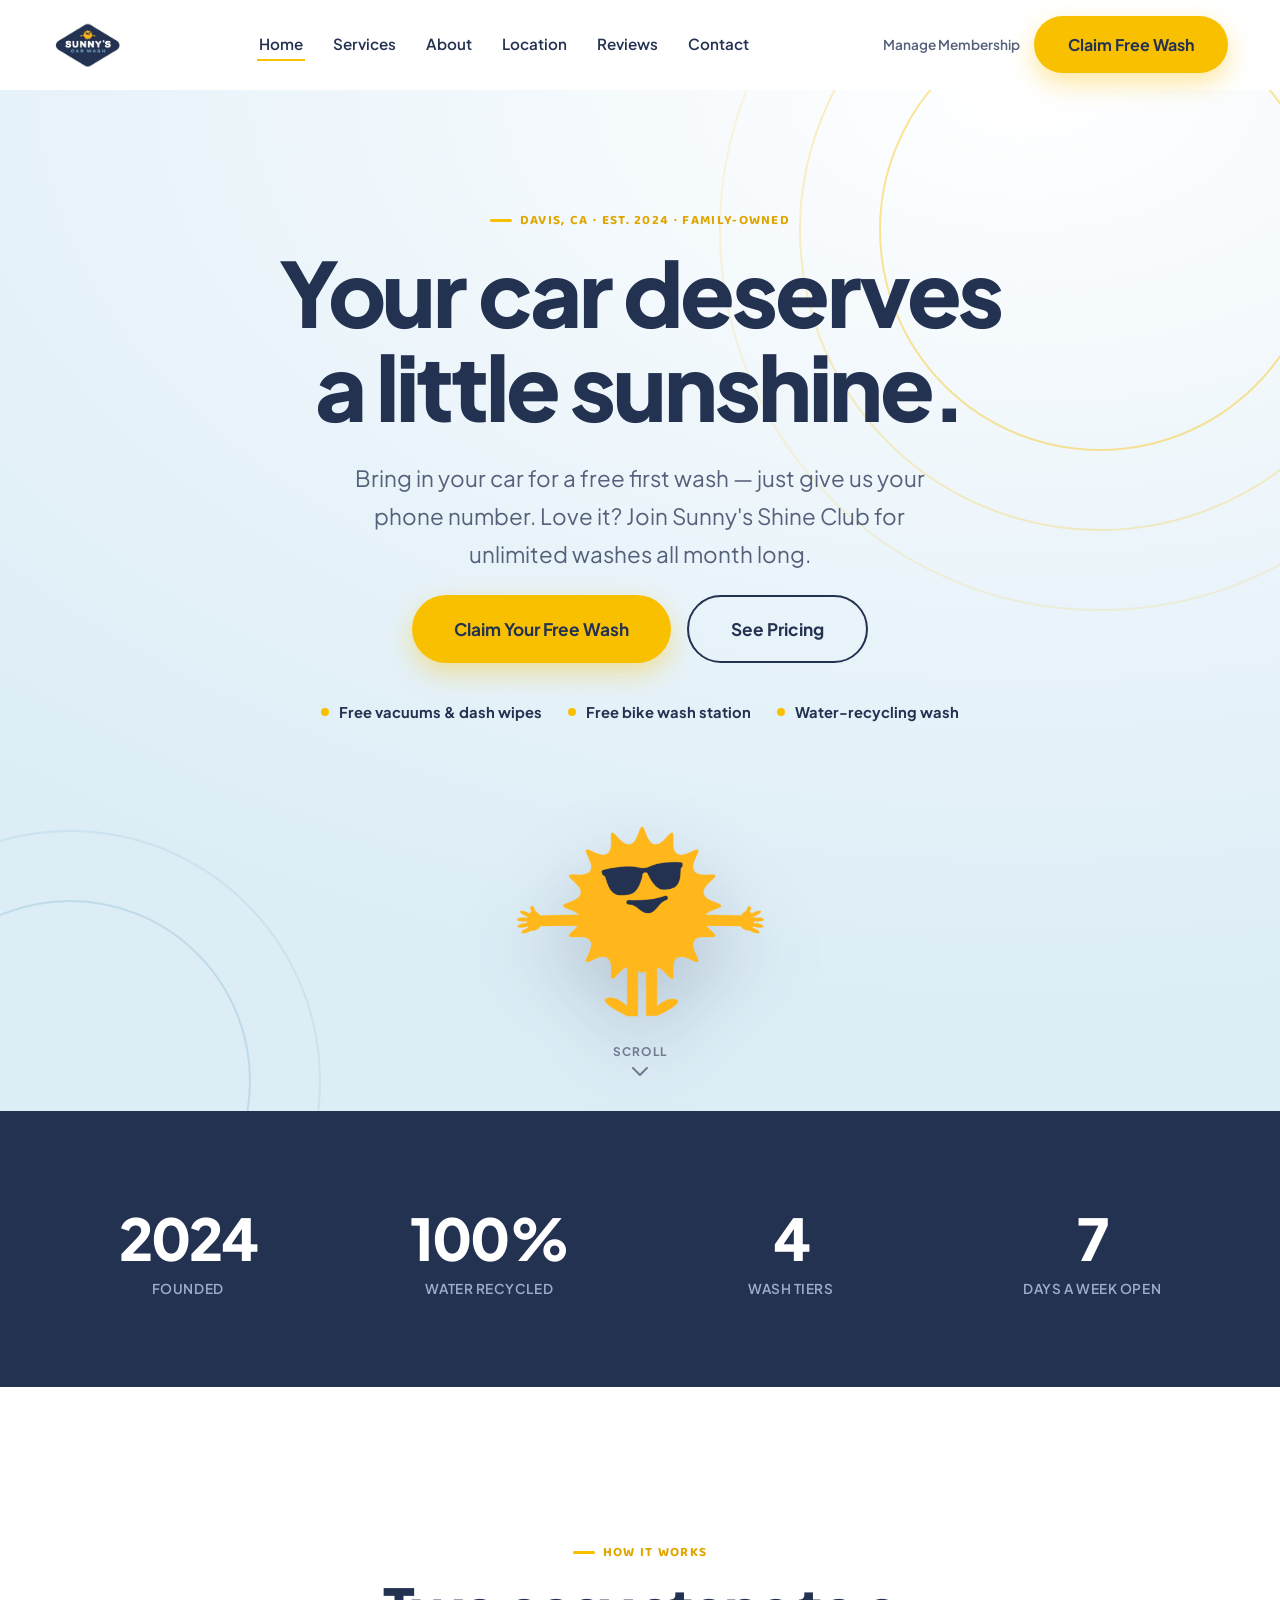
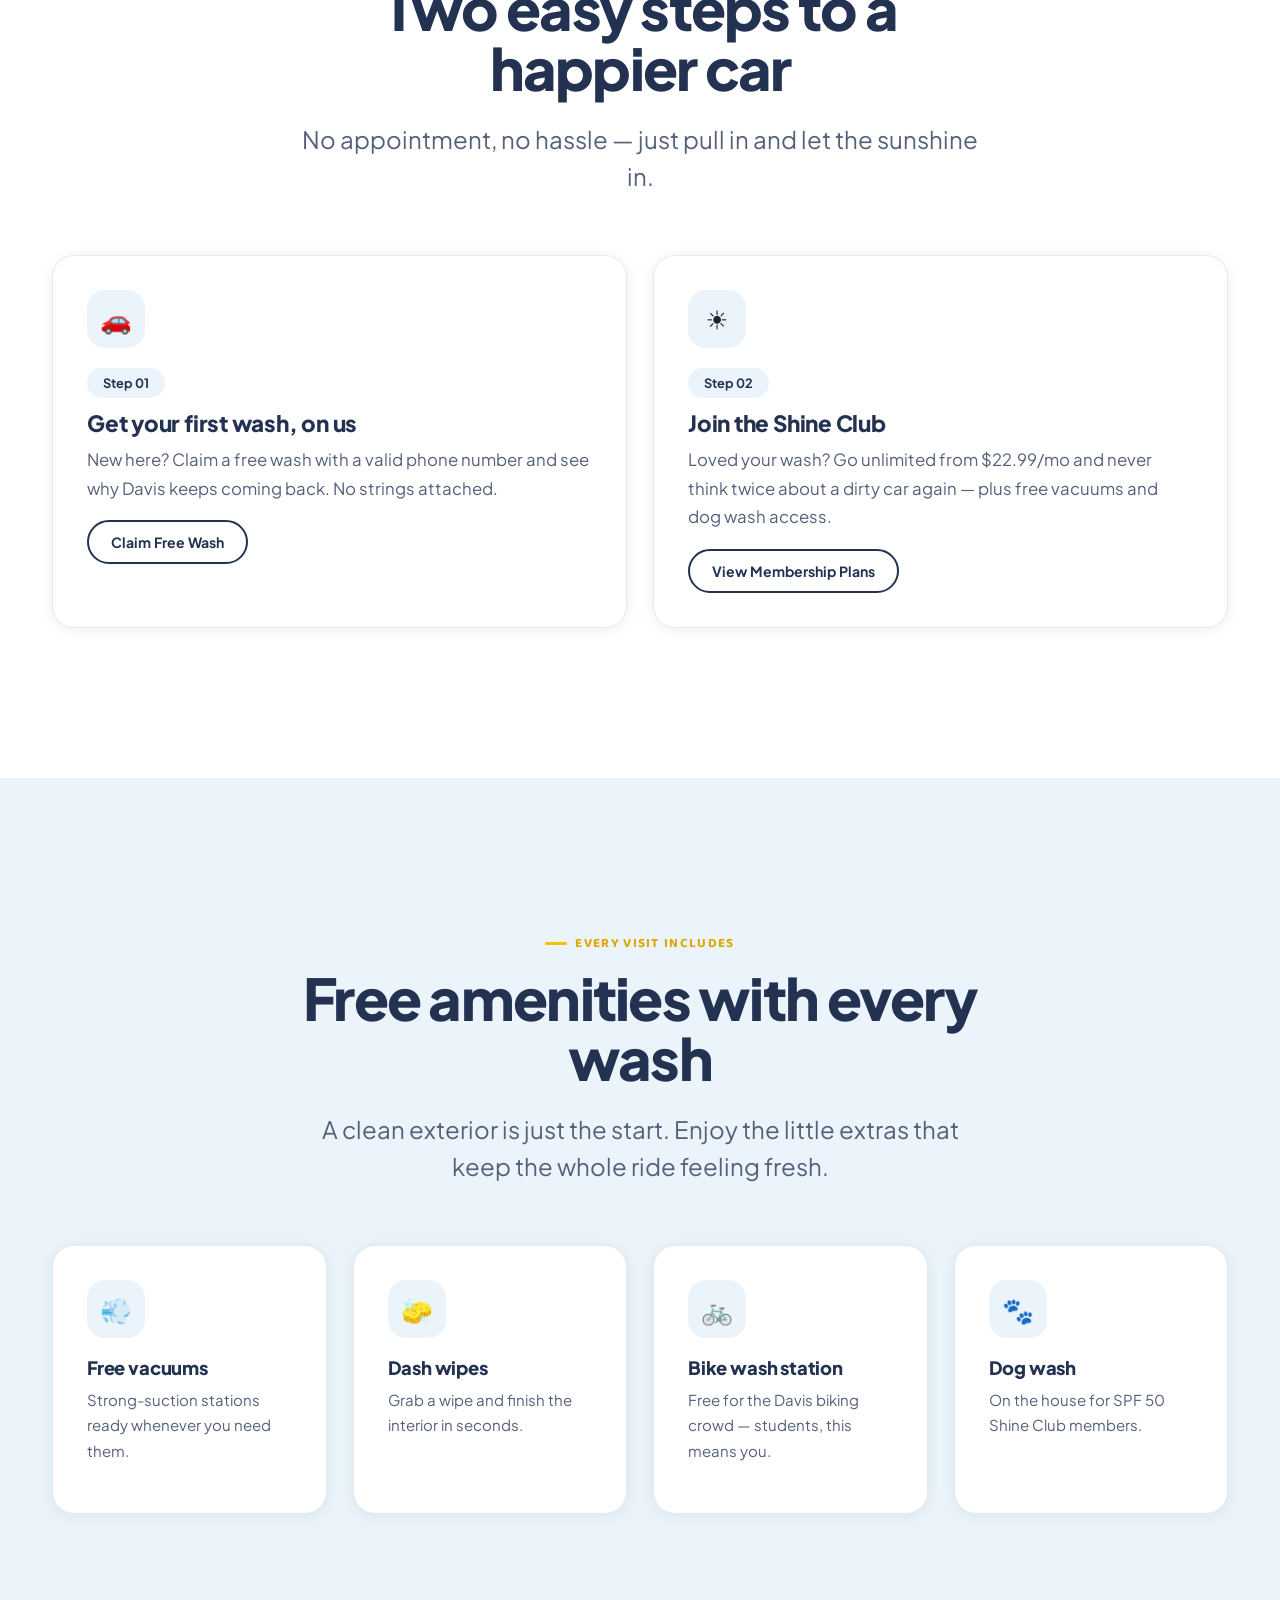
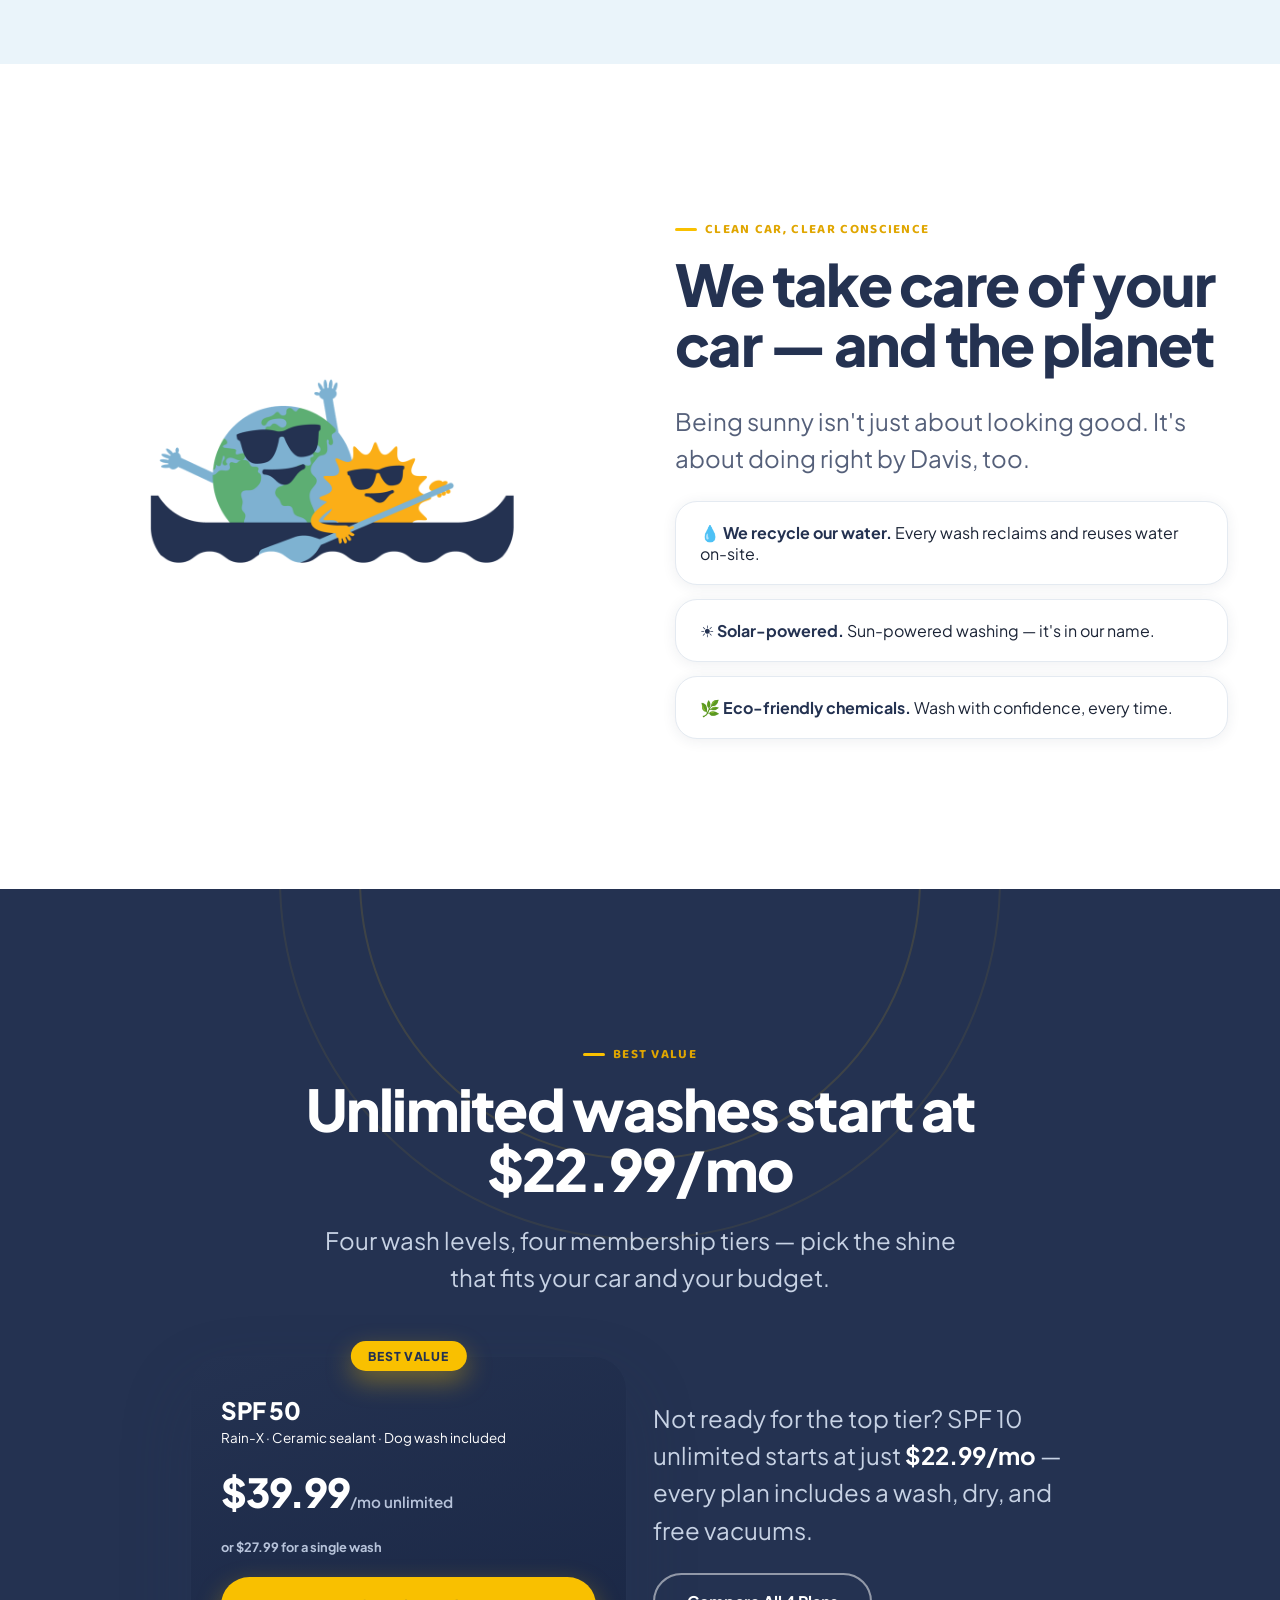
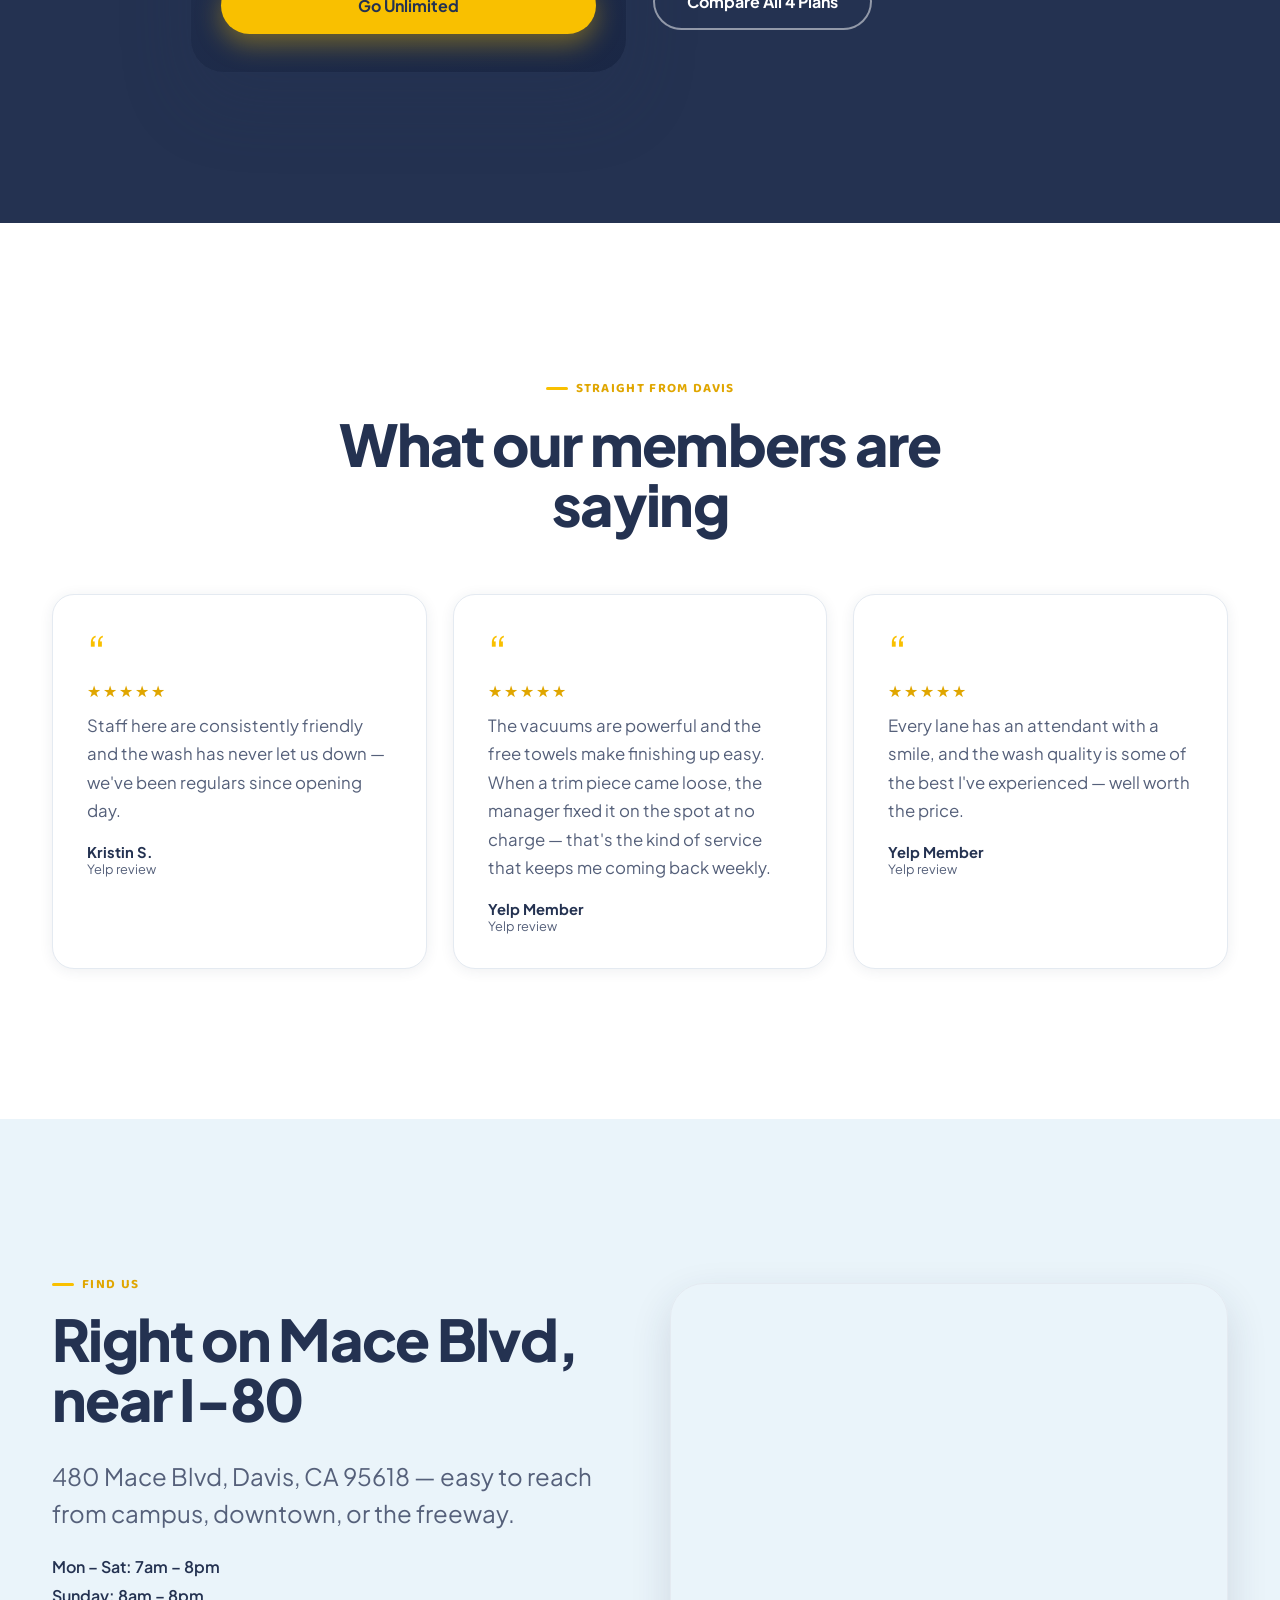
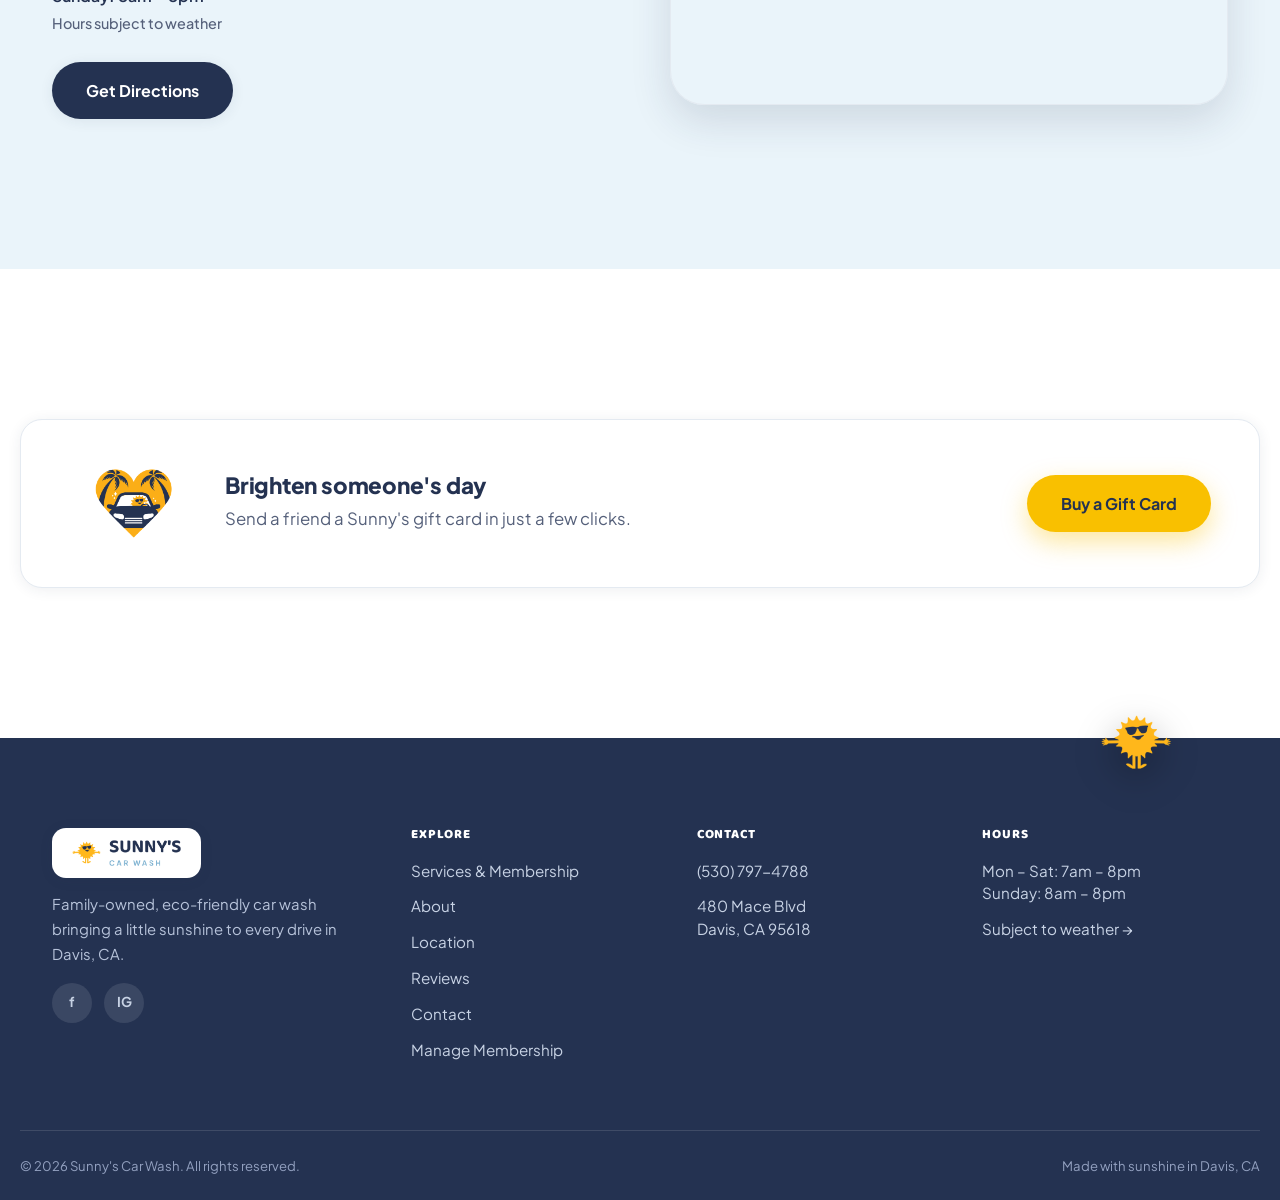
==== index.html @ 508b4ce5 "Sunny's car wash website First upload of website" ====
<!DOCTYPE html>
<html lang="en">
<head>
<meta charset="UTF-8">
<meta name="viewport" content="width=device-width, initial-scale=1.0">
<title>Sunny's Car Wash | Eco-Friendly Car Wash in Davis, CA</title>
<meta name="description" content="Get your first wash free with a valid phone number, then join Sunny's Shine Club for unlimited washes. Family-owned, eco-friendly car wash on Mace Blvd in Davis, CA.">
<link rel="icon" href="assets/favicon.png">
<link rel="stylesheet" href="css/styles.css">
</head>
<body>

<header class="site-header">
  <div class="header-inner">
    <a href="index.html" class="brand">
      <img src="assets/logo-badge.png" alt="Sunny's Car Wash">
    </a>
    <nav class="nav-links">
      <a href="index.html" class="active">Home</a>
      <a href="services.html">Services</a>
      <a href="about.html">About</a>
      <a href="location.html">Location</a>
      <a href="reviews.html">Reviews</a>
      <a href="contact.html">Contact</a>
    </nav>
    <div class="header-ctas">
      <a class="manage-link" href="https://sunnys-car-wash.patheon.app/" target="_blank" rel="noopener">Manage Membership</a>
      <a class="btn btn-gold" href="https://ahjvejuh.paperform.co" target="_blank" rel="noopener">Claim Free Wash</a>
      <button class="menu-btn" aria-label="Open menu" aria-expanded="false"><span></span><span></span><span></span></button>
    </div>
  </div>
  <nav class="mobile-nav">
    <a href="index.html">Home</a>
    <a href="services.html">Services</a>
    <a href="about.html">About</a>
    <a href="location.html">Location</a>
    <a href="reviews.html">Reviews</a>
    <a href="contact.html">Contact</a>
    <a href="https://sunnys-car-wash.patheon.app/" target="_blank" rel="noopener">Manage Membership</a>
  </nav>
</header>

<!-- ============ HERO (full viewport) ============ -->
<section class="hero">
  <div class="ray-burst" data-parallax="0.12" aria-hidden="true">
    <svg class="ray-spin" width="1000" height="1000" viewBox="0 0 1000 1000" style="right:-320px; top:-360px; opacity:.4;">
      <g stroke="#F9C000" stroke-width="2">
        <circle cx="500" cy="500" r="220" fill="none"/>
        <circle cx="500" cy="500" r="300" fill="none" opacity=".6"/>
        <circle cx="500" cy="500" r="380" fill="none" opacity=".35"/>
      </g>
    </svg>
    <svg width="700" height="700" viewBox="0 0 700 700" style="left:-280px; bottom:-320px; opacity:.3;">
      <g stroke="#7EB2D1" stroke-width="2">
        <circle cx="350" cy="350" r="180" fill="none"/>
        <circle cx="350" cy="350" r="250" fill="none" opacity=".6"/>
      </g>
    </svg>
  </div>
  <div class="hero-inner">
    <div class="eyebrow center" style="justify-content:center;">Davis, CA &middot; Est. 2024 &middot; Family-Owned</div>
    <h1>Your car deserves<br>a little sunshine.</h1>
    <p class="lead">Bring in your car for a free first wash — just give us your phone number. Love it? Join Sunny's Shine Club for unlimited washes all month long.</p>
    <div class="btn-row" style="justify-content:center;">
      <a class="btn btn-gold btn-lg" href="https://ahjvejuh.paperform.co" target="_blank" rel="noopener">Claim Your Free Wash</a>
      <a class="btn btn-outline btn-lg" href="services.html">See Pricing</a>
    </div>
    <div class="hero-badges">
      <div class="hero-badge"><span class="dot"></span>Free vacuums &amp; dash wipes</div>
      <div class="hero-badge"><span class="dot"></span>Free bike wash station</div>
      <div class="hero-badge"><span class="dot"></span>Water-recycling wash</div>
    </div>
    <div class="hero-art float-y">
      <img src="assets/mascot.png" alt="Sunny, the Sunny's Car Wash mascot">
    </div>
  </div>
  <div class="scroll-cue">
    <span>Scroll</span>
    <svg class="chev" width="16" height="10" viewBox="0 0 16 10" fill="none"><path d="M1 1L8 8L15 1" stroke="currentColor" stroke-width="2" stroke-linecap="round" stroke-linejoin="round"/></svg>
  </div>
</section>

<!-- ============ STATS BAND ============ -->
<section class="section-pad-sm bg-navy">
  <div class="wrap">
    <div class="stats-band" data-stagger>
      <div class="reveal">
        <div class="stat-num">2024</div>
        <div class="stat-label">Founded</div>
      </div>
      <div class="reveal">
        <div class="stat-num"><span data-count="100" data-suffix="%">0%</span></div>
        <div class="stat-label">Water Recycled</div>
      </div>
      <div class="reveal">
        <div class="stat-num"><span data-count="4">0</span></div>
        <div class="stat-label">Wash Tiers</div>
      </div>
      <div class="reveal">
        <div class="stat-num"><span data-count="7">0</span></div>
        <div class="stat-label">Days a Week Open</div>
      </div>
    </div>
  </div>
</section>

<!-- ============ TWO STEPS ============ -->
<section class="section-pad">
  <div class="wrap">
    <div class="section-head reveal">
      <div class="eyebrow">How it works</div>
      <h2>Two easy steps to a happier car</h2>
      <p class="lg-text">No appointment, no hassle — just pull in and let the sunshine in.</p>
    </div>
    <div class="grid grid-2" data-stagger>
      <div class="card lift reveal">
        <div class="icon-tile">🚗</div>
        <span class="pill" style="margin-bottom:14px;">Step 01</span>
        <h3>Get your first wash, on us</h3>
        <p>New here? Claim a free wash with a valid phone number and see why Davis keeps coming back. No strings attached.</p>
        <a class="btn btn-outline btn-sm" href="https://ahjvejuh.paperform.co" target="_blank" rel="noopener">Claim Free Wash</a>
      </div>
      <div class="card lift reveal">
        <div class="icon-tile">☀️</div>
        <span class="pill" style="margin-bottom:14px;">Step 02</span>
        <h3>Join the Shine Club</h3>
        <p>Loved your wash? Go unlimited from $22.99/mo and never think twice about a dirty car again — plus free vacuums and dog wash access.</p>
        <a class="btn btn-outline btn-sm" href="services.html">View Membership Plans</a>
      </div>
    </div>
  </div>
</section>

<!-- ============ AMENITIES ============ -->
<section class="section-pad bg-sky">
  <div class="wrap">
    <div class="section-head reveal">
      <div class="eyebrow">Every visit includes</div>
      <h2>Free amenities with every wash</h2>
      <p class="lg-text">A clean exterior is just the start. Enjoy the little extras that keep the whole ride feeling fresh.</p>
    </div>
    <div class="grid grid-4" data-stagger>
      <div class="card lift reveal">
        <div class="icon-tile">💨</div>
        <h3 style="font-size:1.15rem;">Free vacuums</h3>
        <p style="font-size:.94rem;">Strong-suction stations ready whenever you need them.</p>
      </div>
      <div class="card lift reveal">
        <div class="icon-tile">🧽</div>
        <h3 style="font-size:1.15rem;">Dash wipes</h3>
        <p style="font-size:.94rem;">Grab a wipe and finish the interior in seconds.</p>
      </div>
      <div class="card lift reveal">
        <div class="icon-tile">🚲</div>
        <h3 style="font-size:1.15rem;">Bike wash station</h3>
        <p style="font-size:.94rem;">Free for the Davis biking crowd — students, this means you.</p>
      </div>
      <div class="card lift reveal">
        <div class="icon-tile">🐾</div>
        <h3 style="font-size:1.15rem;">Dog wash</h3>
        <p style="font-size:.94rem;">On the house for SPF 50 Shine Club members.</p>
      </div>
    </div>
  </div>
</section>

<!-- ============ ECO SECTION ============ -->
<section class="section-pad">
  <div class="wrap grid grid-2" style="align-items:center; gap:70px;">
    <div class="reveal-scale">
      <img src="assets/illus-canoe.png" alt="" style="max-width:min(420px, 100%); margin:0 auto;">
    </div>
    <div class="reveal">
      <div class="eyebrow">Clean car, clear conscience</div>
      <h2>We take care of your car — and the planet</h2>
      <p class="lg-text">Being sunny isn't just about looking good. It's about doing right by Davis, too.</p>
      <ul class="stack" style="margin-top:24px; gap:14px;" data-stagger>
        <li class="card reveal" style="padding:20px 24px;"><strong style="color:var(--navy)">💧 We recycle our water.</strong> Every wash reclaims and reuses water on-site.</li>
        <li class="card reveal" style="padding:20px 24px;"><strong style="color:var(--navy)">☀️ Solar-powered.</strong> Sun-powered washing — it's in our name.</li>
        <li class="card reveal" style="padding:20px 24px;"><strong style="color:var(--navy)">🌿 Eco-friendly chemicals.</strong> Wash with confidence, every time.</li>
      </ul>
    </div>
  </div>
</section>

<!-- ============ MEMBERSHIP TEASER ============ -->
<section class="section-pad bg-navy" style="overflow:hidden;">
  <div class="ray-burst" data-parallax="0.08" aria-hidden="true">
    <svg width="900" height="900" viewBox="0 0 900 900" style="left:50%; top:-460px; transform:translateX(-50%); opacity:.12;">
      <g stroke="#F9C000" stroke-width="2">
        <circle cx="450" cy="450" r="280" fill="none"/>
        <circle cx="450" cy="450" r="360" fill="none" opacity=".6"/>
      </g>
    </svg>
  </div>
  <div class="wrap" style="position:relative; z-index:2;">
    <div class="section-head reveal">
      <div class="eyebrow">Best value</div>
      <h2>Unlimited washes start at $22.99/mo</h2>
      <p class="lg-text">Four wash levels, four membership tiers — pick the shine that fits your car and your budget.</p>
    </div>
    <div class="grid grid-2" style="max-width:900px; margin:0 auto; align-items:center;">
      <div class="tier best reveal-scale" style="transform:none;">
        <span class="tier-badge">Best Value</span>
        <div class="tier-name">SPF 50</div>
        <div class="tier-sub">Rain-X · Ceramic sealant · Dog wash included</div>
        <div class="tier-price-row">
          <span class="tier-price">$39.99<small>/mo unlimited</small></span>
        </div>
        <div class="tier-or">or $27.99 for a single wash</div>
        <a class="btn btn-gold" style="margin-top:22px;" href="https://sunnys-car-wash.patheon.app" target="_blank" rel="noopener">Go Unlimited</a>
      </div>
      <div class="reveal" style="color:#C7D2E4;">
        <p class="lg-text" style="color:#C7D2E4;">Not ready for the top tier? SPF 10 unlimited starts at just <strong style="color:#fff;">$22.99/mo</strong> — every plan includes a wash, dry, and free vacuums.</p>
        <a class="btn btn-outline" href="services.html">Compare All 4 Plans</a>
      </div>
    </div>
  </div>
</section>

<!-- ============ TESTIMONIALS ============ -->
<section class="section-pad">
  <div class="wrap">
    <div class="section-head reveal">
      <div class="eyebrow">Straight from Davis</div>
      <h2>What our members are saying</h2>
    </div>
    <div class="grid grid-3" data-stagger>
      <div class="testi-card reveal">
        <span class="testi-mark">&ldquo;</span>
        <div class="testi-stars">★★★★★</div>
        <p>Staff here are consistently friendly and the wash has never let us down — we've been regulars since opening day.</p>
        <div class="testi-name">Kristin S.</div>
        <div class="testi-src">Yelp review</div>
      </div>
      <div class="testi-card reveal">
        <span class="testi-mark">&ldquo;</span>
        <div class="testi-stars">★★★★★</div>
        <p>The vacuums are powerful and the free towels make finishing up easy. When a trim piece came loose, the manager fixed it on the spot at no charge — that's the kind of service that keeps me coming back weekly.</p>
        <div class="testi-name">Yelp Member</div>
        <div class="testi-src">Yelp review</div>
      </div>
      <div class="testi-card reveal">
        <span class="testi-mark">&ldquo;</span>
        <div class="testi-stars">★★★★★</div>
        <p>Every lane has an attendant with a smile, and the wash quality is some of the best I've experienced — well worth the price.</p>
        <div class="testi-name">Yelp Member</div>
        <div class="testi-src">Yelp review</div>
      </div>
    </div>
  </div>
</section>

<!-- ============ LOCATION TEASER ============ -->
<section class="section-pad bg-sky">
  <div class="wrap grid grid-2" style="align-items:center; gap:60px;">
    <div class="reveal">
      <div class="eyebrow">Find us</div>
      <h2>Right on Mace Blvd, near I-80</h2>
      <p class="lg-text">480 Mace Blvd, Davis, CA 95618 — easy to reach from campus, downtown, or the freeway.</p>
      <ul class="stack" style="margin:22px 0 30px; color:var(--navy); font-weight:600;">
        <li>Mon – Sat: 7am – 8pm</li>
        <li>Sunday: 8am – 8pm</li>
        <li style="font-weight:500; color:var(--ink-soft); font-size:.9rem;">Hours subject to weather</li>
      </ul>
      <a class="btn btn-navy" href="location.html">Get Directions</a>
    </div>
    <div class="map-frame reveal">
      <iframe src="https://www.google.com/maps?q=Sunny's+Car+Wash,480+Mace+Blvd,Davis,CA+95618&amp;output=embed" loading="lazy" title="Map to Sunny's Car Wash"></iframe>
    </div>
  </div>
</section>

<!-- ============ GIFT CARD BANNER ============ -->
<section class="section-pad">
  <div class="wrap card reveal-scale" style="display:flex; align-items:center; justify-content:space-between; gap:30px; flex-wrap:wrap; padding:48px;">
    <div style="display:flex; align-items:center; gap:26px; flex-wrap:wrap;">
      <img src="assets/illus-heart.png" alt="" style="width:130px;">
      <div>
        <h3 style="margin-bottom:8px;">Brighten someone's day</h3>
        <p style="margin:0;">Send a friend a Sunny's gift card in just a few clicks.</p>
      </div>
    </div>
    <a class="btn btn-gold" href="https://sunnys-car-wash.patheon.app" target="_blank" rel="noopener">Buy a Gift Card</a>
  </div>
</section>

<!-- ============ FOOTER ============ -->
<footer class="site-footer">
  <img src="assets/mascot.png" class="footer-mascot" alt="" aria-hidden="true">
  <div class="wrap footer-grid">
    <div class="footer-col">
      <img src="assets/logo-horizontal.png" alt="Sunny's Car Wash" class="footer-logo">
      <p>Family-owned, eco-friendly car wash bringing a little sunshine to every drive in Davis, CA.</p>
      <div class="social-row">
        <a href="https://www.facebook.com/sunnyscleancar" target="_blank" rel="noopener" aria-label="Facebook">f</a>
        <a href="https://www.instagram.com/sunnyscarwash" target="_blank" rel="noopener" aria-label="Instagram">IG</a>
      </div>
    </div>
    <div class="footer-col">
      <h4>Explore</h4>
      <a href="services.html">Services &amp; Membership</a>
      <a href="about.html">About</a>
      <a href="location.html">Location</a>
      <a href="reviews.html">Reviews</a>
      <a href="contact.html">Contact</a>
      <a href="https://sunnys-car-wash.patheon.app/" target="_blank" rel="noopener">Manage Membership</a>
    </div>
    <div class="footer-col">
      <h4>Contact</h4>
      <a href="tel:5307974788">(530) 797-4788</a>
      <address>480 Mace Blvd<br>Davis, CA 95618</address>
    </div>
    <div class="footer-col">
      <h4>Hours</h4>
      <address>Mon – Sat: 7am – 8pm<br>Sunday: 8am – 8pm</address>
      <a href="location.html" style="margin-top:4px;">Subject to weather →</a>
    </div>
  </div>
  <div class="wrap footer-bottom">
    <span>© 2026 Sunny's Car Wash. All rights reserved.</span>
    <span>Made with sunshine in Davis, CA</span>
  </div>
</footer>

<script src="js/main.js"></script>
</body>
</html>
---- css/styles.css ----
/* ============================================================
   Sunny's Car Wash — Design System v2
   Palette sampled directly from brand assets:
   navy #243251 / gold #F9C000 / sky #7EB2D1 / green #4F9868
   ============================================================ */

@import url('https://fonts.googleapis.com/css2?family=Baloo+2:wght@500;600;700;800&family=Plus+Jakarta+Sans:wght@400;500;600;700;800;900&display=swap');

:root {
  --navy: #243251;
  --navy-2: #161f36;
  --navy-soft: #3d5074;
  --gold: #F9C000;
  --gold-deep: #E0A600;
  --gold-glow: rgba(249,192,0,.45);
  --sky: #7EB2D1;
  --sky-tint: #EAF4FA;
  --sky-tint-2: #DCEDF6;
  --green: #4F9868;
  --green-tint: #E9F5EC;
  --rust: #BA4E2B;
  --ink: #1B2436;
  --ink-soft: #55607a;
  --paper: #FFFFFF;
  --line: #E4EAF1;

  --font-accent: 'Baloo 2', system-ui, sans-serif;
  --font-display: 'Plus Jakarta Sans', system-ui, -apple-system, sans-serif;
  --font-body: 'Plus Jakarta Sans', system-ui, -apple-system, sans-serif;

  --r-sm: 12px;
  --r-md: 22px;
  --r-lg: 34px;
  --r-xl: 46px;
  --r-pill: 999px;

  --shadow-sm: 0 2px 14px rgba(36,50,81,0.08);
  --shadow-md: 0 16px 40px rgba(36,50,81,0.14);
  --shadow-lg: 0 30px 70px rgba(36,50,81,0.22);
  --shadow-gold: 0 10px 26px rgba(249,192,0,0.38);

  --wrap: 1240px;
  --ease: cubic-bezier(.16,.84,.44,1);
}

* { box-sizing: border-box; }
html { scroll-behavior: smooth; }
body {
  margin: 0;
  font-family: var(--font-body);
  color: var(--ink);
  background: var(--paper);
  -webkit-font-smoothing: antialiased;
  overflow-x: hidden;
}
img { max-width: 100%; display: block; }
a { color: inherit; text-decoration: none; }
ul { margin: 0; padding: 0; list-style: none; }
h1,h2,h3,h4 {
  font-family: var(--font-display);
  font-weight: 800;
  letter-spacing: -0.03em;
  color: var(--navy);
  line-height: 1.04;
  margin: 0 0 .5em;
}
h1 { font-size: clamp(2.8rem, 7vw, 6.4rem); font-weight: 800; letter-spacing: -0.035em; }
h2 { font-size: clamp(2.1rem, 4.6vw, 3.6rem); letter-spacing: -0.03em; }
h3 { font-size: 1.4rem; letter-spacing: -0.01em; }
p { line-height: 1.7; color: var(--ink-soft); margin: 0 0 1em; font-size: 1.05rem; }
.lg-text { font-size: clamp(1.2rem, 2vw, 1.5rem); line-height: 1.55; }

.eyebrow {
  display: inline-flex;
  align-items: center;
  gap: 8px;
  font-family: var(--font-accent);
  font-weight: 700;
  font-size: .82rem;
  letter-spacing: .1em;
  text-transform: uppercase;
  color: var(--gold-deep);
  margin-bottom: 1.1em;
}
.eyebrow::before {
  content: "";
  width: 22px; height: 3px;
  background: var(--gold);
  border-radius: 2px;
}

.wrap { max-width: var(--wrap); margin: 0 auto; padding: 0 32px; }
section { position: relative; }
.section-pad { padding: 150px 0; }
.section-pad-sm { padding: 90px 0; }
@media (max-width: 900px) { .section-pad { padding: 90px 0; } .section-pad-sm { padding: 60px 0; } }
@media (max-width: 540px) { .section-pad { padding: 70px 0; } }

.bg-navy { background: var(--navy); color: #fff; }
.bg-navy h2, .bg-navy h3 { color: #fff; }
.bg-navy p { color: #C7D2E4; }
.bg-sky { background: var(--sky-tint); }
.bg-green { background: var(--green-tint); }
.bg-cream { background: #FBFAF7; }

/* ---------- Reveal-on-scroll ---------- */
.reveal {
  opacity: 0;
  transform: translateY(36px);
  transition: opacity .9s var(--ease), transform .9s var(--ease);
  transition-delay: var(--delay, 0s);
}
.reveal.in-view { opacity: 1; transform: translateY(0); }
.reveal-scale { opacity: 0; transform: scale(.94); transition: opacity 1s var(--ease), transform 1s var(--ease); transition-delay: var(--delay, 0s); }
.reveal-scale.in-view { opacity: 1; transform: scale(1); }

/* ---------- Buttons ---------- */
.btn {
  display: inline-flex;
  align-items: center;
  justify-content: center;
  gap: 8px;
  font-family: var(--font-body);
  font-weight: 700;
  font-size: 1rem;
  padding: 18px 34px;
  border-radius: var(--r-pill);
  border: none;
  cursor: pointer;
  transition: transform .3s var(--ease), box-shadow .3s var(--ease), background .25s ease;
  white-space: nowrap;
}
.btn:hover { transform: translateY(-3px) scale(1.015); }
.btn:active { transform: translateY(-1px) scale(.99); }
.btn-gold {
  background: var(--gold);
  color: var(--navy);
  box-shadow: var(--shadow-gold);
}
.btn-gold:hover { background: var(--gold-deep); box-shadow: 0 16px 34px var(--gold-glow); }
.btn-navy {
  background: var(--navy);
  color: #fff;
  box-shadow: var(--shadow-sm);
}
.btn-navy:hover { background: var(--navy-2); box-shadow: var(--shadow-md); }
.btn-outline {
  background: transparent;
  color: var(--navy);
  border: 2px solid var(--navy);
  padding: 16px 32px;
}
.bg-navy .btn-outline { color: #fff; border-color: rgba(255,255,255,.5); }
.btn-outline:hover { background: var(--navy); color: #fff; }
.bg-navy .btn-outline:hover { background: #fff; color: var(--navy); }
.btn-sm { padding: 11px 22px; font-size: .88rem; }
.btn-lg { padding: 21px 42px; font-size: 1.08rem; }
.btn-row { display: flex; gap: 16px; flex-wrap: wrap; }

/* ---------- Header ---------- */
.site-header {
  position: sticky; top: 0; z-index: 100;
  background: rgba(255,255,255,.78);
  backdrop-filter: blur(16px) saturate(1.4);
  border-bottom: 1px solid transparent;
  transition: all .35s var(--ease);
}
.site-header.scrolled {
  border-bottom: 1px solid var(--line);
  box-shadow: 0 6px 24px rgba(36,50,81,.06);
}
.header-inner {
  display: flex; align-items: center; justify-content: space-between;
  padding: 16px 32px;
  max-width: var(--wrap); margin: 0 auto;
  transition: padding .35s var(--ease);
}
.site-header.scrolled .header-inner { padding: 10px 32px; }
.brand { display: flex; align-items: center; gap: 10px; flex-shrink: 0; }
.brand img { height: 46px; width: auto; transition: height .35s var(--ease); }
.site-header.scrolled .brand img { height: 36px; }
@media (max-width: 400px) { .brand img { height: 34px; } .site-header.scrolled .brand img { height: 30px; } }
.nav-links {
  display: flex; align-items: center; gap: 26px;
  font-weight: 600; font-size: .95rem; color: var(--navy);
}
.nav-links a { padding: 6px 2px; border-bottom: 2px solid transparent; transition: border-color .15s; }
.nav-links a:hover, .nav-links a.active { border-color: var(--gold); }
.header-ctas { display: flex; align-items: center; gap: 14px; }
.manage-link { font-weight: 600; font-size: .85rem; color: var(--ink-soft); white-space: nowrap; }
.manage-link:hover { color: var(--navy); }
.menu-btn { display: none; flex-direction: column; background: none; border: none; cursor: pointer; min-width: 44px; min-height: 44px; align-items: center; justify-content: center; }
.menu-btn span { display: block; width: 24px; height: 2.5px; background: var(--navy); margin: 5px 0; border-radius: 2px; transition: transform .25s ease, opacity .25s ease; }
.menu-btn.active span:nth-child(1) { transform: translateY(7.5px) rotate(45deg); }
.menu-btn.active span:nth-child(2) { opacity: 0; }
.menu-btn.active span:nth-child(3) { transform: translateY(-7.5px) rotate(-45deg); }

@media (max-width: 1180px) {
  .nav-links { display: none; }
  .manage-link { display: none; }
  .menu-btn { display: flex; }
  .header-ctas .btn-gold { padding: 13px 20px; font-size: .88rem; min-height: 44px; }
  .header-ctas { gap: 10px; }
}
@media (max-width: 400px) {
  .header-ctas .btn-gold { padding: 11px 14px; font-size: .8rem; }
}

.mobile-nav {
  display: none;
  flex-direction: column;
  background: #fff;
  border-bottom: 1px solid var(--line);
  padding: 8px 32px 24px;
}
.mobile-nav.open { display: flex; }
.mobile-nav a {
  padding: 15px 4px; font-weight: 600; color: var(--navy); font-size: 1.05rem;
  border-bottom: 1px solid var(--line);
}
.mobile-nav a:last-child { border-bottom: none; }

/* ---------- Footer ---------- */
.site-footer { background: var(--navy); color: #fff; padding: 90px 0 0; position: relative; }
.footer-mascot {
  position: absolute; top: -38px; right: 8%; width: 84px; z-index: 1;
  filter: drop-shadow(0 12px 18px rgba(0,0,0,.3));
}
@media (max-width: 700px) { .footer-mascot { width: 60px; right: 24px; top: -26px; } }
.footer-grid {
  display: grid; grid-template-columns: 1.3fr 1fr 1fr 1fr; gap: 40px;
  padding-bottom: 56px; border-bottom: 1px solid rgba(255,255,255,.12);
}
.footer-grid img { height: 50px; margin-bottom: 14px; }
.footer-grid img.footer-logo { background: #fff; padding: 10px 18px; border-radius: 14px; box-shadow: var(--shadow-sm); }
.footer-grid p { color: #B7C3DA; font-size: .93rem; }
.footer-col h4 { color: #fff; font-family: var(--font-accent); font-size: .82rem; letter-spacing: .06em; text-transform: uppercase; margin-bottom: 18px; }
.footer-col a, .footer-col address { display: block; color: #C7D2E4; font-size: .95rem; margin-bottom: 13px; font-style: normal; line-height: 1.5; transition: color .2s; }
.footer-col a:hover { color: var(--gold); }
.social-row { display: flex; gap: 12px; margin-top: 6px; }
.social-row a {
  width: 40px; height: 40px; border-radius: 50%;
  background: rgba(255,255,255,.1);
  display: flex; align-items: center; justify-content: center;
  font-size: .85rem; font-weight: 700;
  transition: all .25s var(--ease);
}
.social-row a:hover { background: var(--gold); color: var(--navy); transform: translateY(-3px); }
.footer-bottom {
  display: flex; justify-content: space-between; align-items: center;
  padding: 26px 0; font-size: .82rem; color: #93A1C0; flex-wrap: wrap; gap: 10px;
}
.footer-bottom a { color: #93A1C0; }
.footer-bottom a:hover { color: #fff; }
@media (max-width: 800px) {
  .footer-grid { grid-template-columns: 1fr 1fr; }
}
@media (max-width: 520px) {
  .footer-grid { grid-template-columns: 1fr; }
}

/* ---------- Wave divider (signature motif) ---------- */
.wave { display: block; width: 100%; height: auto; position: relative; margin-bottom: -1px; }
.wave-flip { transform: scaleY(-1); margin-bottom: 0; margin-top: -1px; }

/* ---------- Sun-ray decorative burst ---------- */
.ray-burst {
  position: absolute; inset: 0; z-index: 0; pointer-events: none;
  overflow: hidden;
}
.ray-burst svg { position: absolute; }
.ray-spin { animation: spin 90s linear infinite; transform-origin: center; }
@keyframes spin { to { transform: rotate(360deg); } }
.float-y { animation: floaty 5s ease-in-out infinite; }
@keyframes floaty { 0%,100% { transform: translateY(0); } 50% { transform: translateY(-18px); } }

/* ---------- Hero (full viewport) ---------- */
.hero {
  position: relative; overflow: hidden;
  min-height: 100vh;
  display: flex; flex-direction: column; justify-content: center;
  padding: 120px 0 40px;
  background: radial-gradient(120% 90% at 80% 0%, #fff 0%, var(--sky-tint) 55%, var(--sky-tint-2) 100%);
}
.hero-inner {
  display: flex; flex-direction: column; align-items: center; text-align: center;
  max-width: 980px; margin: 0 auto; padding: 0 24px;
  position: relative; z-index: 2;
}
.hero h1 { margin-bottom: .3em; }
.hero .lead { font-size: clamp(1.1rem, 2vw, 1.4rem); max-width: 620px; margin-left: auto; margin-right: auto; }
.hero-art { position: relative; display: flex; justify-content: center; align-items: center; margin-top: 50px; }
.hero-art img { width: 100%; max-width: 300px; position: relative; z-index: 2; filter: drop-shadow(0 30px 40px rgba(36,50,81,.22)); }
.hero-badges { display: flex; gap: 26px; margin-top: 40px; flex-wrap: wrap; justify-content: center; }
.hero-badge { display: flex; align-items: center; gap: 10px; font-weight: 700; font-size: .92rem; color: var(--navy); }
.hero-badge .dot { width: 8px; height: 8px; border-radius: 50%; background: var(--gold); }
.scroll-cue {
  position: absolute; bottom: 34px; left: 50%; transform: translateX(-50%);
  display: flex; flex-direction: column; align-items: center; gap: 8px;
  font-size: .74rem; font-weight: 700; letter-spacing: .1em; text-transform: uppercase;
  color: var(--ink-soft); z-index: 2; opacity: .8;
}
.scroll-cue .chev { animation: chevbounce 1.8s ease-in-out infinite; }
@keyframes chevbounce { 0%,100% { transform: translateY(0); opacity: .5; } 50% { transform: translateY(8px); opacity: 1; } }

@media (max-width: 880px) {
  .hero { min-height: auto; padding: 110px 0 60px; }
  .hero-art img { max-width: 230px; }
  .scroll-cue { display: none; }
}

/* ---------- Page hero (interior pages) ---------- */
.page-hero {
  background: var(--navy); color: #fff; padding: 170px 0 130px; text-align: center;
  position: relative; overflow: hidden;
}
.page-hero h1 { color: #fff; margin-bottom: .32em; }
.page-hero p { color: #C7D2E4; max-width: 620px; margin: 0 auto; }
.page-hero .eyebrow { color: var(--gold); }
.page-hero .eyebrow::before { background: var(--gold); }
.page-hero-mascot {
  position: absolute; z-index: 2; right: 6%; bottom: 46px;
  width: 130px; filter: drop-shadow(0 18px 24px rgba(0,0,0,.28));
}
@media (max-width: 900px) { .page-hero-mascot { width: 95px; right: 20px; bottom: 30px; } }
@media (max-width: 560px) { .page-hero-mascot { width: 62px; right: 16px; bottom: 18px; } }
@media (max-width: 700px) { .page-hero { padding: 130px 0 100px; } }

/* ---------- Stats band ---------- */
.stats-band { display: grid; grid-template-columns: repeat(4,1fr); gap: 30px; text-align: center; }
.stat-num { font-family: var(--font-display); font-weight: 800; font-size: clamp(2.4rem, 5vw, 3.6rem); letter-spacing: -0.03em; color: #fff; }
.stat-label { font-size: .85rem; color: #9FADC9; font-weight: 600; letter-spacing: .04em; margin-top: 6px; text-transform: uppercase; }
@media (max-width: 800px) { .stats-band { grid-template-columns: repeat(2,1fr); gap: 44px 20px; } }

/* ---------- Cards / grids ---------- */
.grid { display: grid; gap: 26px; }
.grid > * { min-width: 0; }
.grid-3 { grid-template-columns: repeat(3, 1fr); }
.grid-4 { grid-template-columns: repeat(4, 1fr); }
.grid-2 { grid-template-columns: repeat(2, 1fr); }
@media (max-width: 980px) { .grid-4 { grid-template-columns: repeat(2, 1fr); } .grid-3 { grid-template-columns: repeat(2,1fr); } }
@media (max-width: 620px) { .grid-4, .grid-3, .grid-2 { grid-template-columns: 1fr; } }

.card {
  background: #fff; border-radius: var(--r-md); padding: 34px;
  box-shadow: var(--shadow-sm); border: 1px solid var(--line);
  transition: transform .4s var(--ease), box-shadow .4s var(--ease);
}
.card.lift:hover { transform: translateY(-8px); box-shadow: var(--shadow-md); }
.icon-tile {
  width: 58px; height: 58px; border-radius: 18px;
  background: var(--sky-tint); display: flex; align-items: center; justify-content: center;
  margin-bottom: 20px; font-size: 1.6rem;
  transition: transform .4s var(--ease);
}
.card.lift:hover .icon-tile { transform: scale(1.12) rotate(-4deg); }

/* ---------- Section headers ---------- */
.section-head { max-width: 680px; margin: 0 auto 60px; text-align: center; }
.section-head.left { margin-left: 0; text-align: left; }
.section-head h2 { margin-bottom: .4em; }

/* ---------- Pricing ---------- */
/* ---------- Price toggle (membership / single wash) ---------- */
.price-toggle {
  position: relative;
  display: inline-flex;
  background: var(--sky-tint);
  border-radius: var(--r-pill);
  padding: 6px;
  gap: 2px;
}
.toggle-btn {
  position: relative; z-index: 2;
  border: none; background: transparent;
  padding: 13px 30px;
  font-family: var(--font-body); font-weight: 700; font-size: .95rem;
  color: var(--ink-soft);
  border-radius: var(--r-pill);
  cursor: pointer;
  transition: color .3s ease;
  white-space: nowrap;
}
.toggle-btn.active { color: var(--navy); }
.toggle-slider {
  position: absolute; top: 6px; left: 6px;
  height: calc(100% - 12px);
  width: calc(50% - 4px);
  background: #fff;
  border-radius: var(--r-pill);
  box-shadow: var(--shadow-sm);
  transition: transform .35s var(--ease);
  z-index: 1;
}
.price-toggle.mode-single .toggle-slider { transform: translateX(calc(100% + 2px)); }
@media (max-width: 480px) { .toggle-btn { padding: 12px 18px; font-size: .88rem; } }

.pricing-grid {
  display: grid; grid-template-columns: repeat(4, 1fr); gap: 24px;
  align-items: stretch;
}
.pricing-grid > * { min-width: 0; }
@media (max-width: 980px) { .pricing-grid { grid-template-columns: repeat(2,1fr); } }
@media (max-width: 600px) { .pricing-grid { grid-template-columns: 1fr; } }

.tier {
  background: #fff; border-radius: var(--r-lg); border: 1px solid var(--line);
  padding: 38px 30px; display: flex; flex-direction: column;
  box-shadow: var(--shadow-sm); position: relative;
  transition: transform .45s var(--ease), box-shadow .45s var(--ease);
}
.tier:hover { transform: translateY(-10px); box-shadow: var(--shadow-md); }
.tier.best {
  background: linear-gradient(160deg, var(--navy) 0%, #1a2745 100%);
  color: #fff; border-color: var(--navy);
  box-shadow: var(--shadow-lg);
}
.tier.best:hover { transform: translateY(-14px); }
.tier.best h3, .tier.best .tier-price, .tier.best .tier-sub { color: #fff; }
.tier.best .tier-feat { color: #D6DEEC; border-color: rgba(255,255,255,.15); }
.tier-badge {
  position: absolute; top: -16px; left: 50%; transform: translateX(-50%);
  background: var(--gold); color: var(--navy); font-weight: 800; font-size: .76rem;
  letter-spacing: .06em; text-transform: uppercase; padding: 7px 18px; border-radius: var(--r-pill);
  box-shadow: var(--shadow-gold);
}
.tier-name { font-family: var(--font-display); font-weight: 800; font-size: 1.5rem; margin-bottom: 4px; letter-spacing: -0.02em; }
.tier-sub { font-size: .84rem; color: var(--ink-soft); margin-bottom: 20px; }
.tier-price { font-family: var(--font-display); font-size: 2.5rem; font-weight: 800; color: var(--navy); letter-spacing: -0.03em; }
.tier-price small { font-family: var(--font-body); font-size: .95rem; font-weight: 600; color: var(--ink-soft); letter-spacing: 0; }
.tier.best .tier-price small { color: #B7C3DA; }
.tier-price-row { display: flex; align-items: baseline; gap: 6px; flex-wrap: wrap; margin-bottom: 22px; }
.tier-or { font-size: .8rem; color: var(--ink-soft); font-weight: 700; }
.tier.best .tier-or { color: #B7C3DA; }
.tier-feats { flex: 1; margin: 0 0 24px; }
.tier-feat {
  display: flex; align-items: center; gap: 9px; font-size: .93rem;
  padding: 10px 0; border-bottom: 1px dashed var(--line); color: var(--ink);
}
.tier-feat:last-child { border-bottom: none; }
.tier-feat .chk { color: var(--gold-deep); font-weight: 800; }
.tier.best .tier-feat .chk { color: var(--gold); }

/* ---------- Single wash (secondary) pricing ---------- */
.single-tier {
  background: #fff; border: 1px solid var(--line); border-radius: var(--r-sm);
  padding: 22px 20px; text-align: center;
}
.single-tier .st-name { font-weight: 700; color: var(--navy); font-size: .95rem; }
.single-tier .st-price { font-family: var(--font-display); font-weight: 800; font-size: 1.6rem; color: var(--navy); letter-spacing: -0.02em; margin: 6px 0 4px; }
.single-tier .st-desc { font-size: .8rem; color: var(--ink-soft); margin-bottom: 16px; min-height: 2.4em; }

/* ---------- Testimonials ---------- */
.testi-card { background: #fff; border-radius: var(--r-md); padding: 34px; border: 1px solid var(--line); box-shadow: var(--shadow-sm); transition: transform .4s var(--ease), box-shadow .4s var(--ease); }
.testi-card:hover { transform: translateY(-8px); box-shadow: var(--shadow-md); }
.testi-mark { font-family: var(--font-display); font-size: 3rem; color: var(--gold); line-height: 1; margin-bottom: 4px; display: block; }
.testi-stars { color: var(--gold-deep); font-weight: 800; letter-spacing: 2px; margin-bottom: 12px; font-size: .95rem; }
.testi-name { font-weight: 700; color: var(--navy); margin-top: 14px; font-size: .92rem; }
.testi-src { font-size: .8rem; color: var(--ink-soft); }

/* ---------- Full-bleed image moment ---------- */
.bleed { position: relative; overflow: hidden; border-radius: var(--r-xl); }
.bleed img { width: 100%; height: 100%; object-fit: cover; transition: transform 1.2s var(--ease); }
.bleed:hover img { transform: scale(1.04); }

/* ---------- Parallax banner (scroll-driven image movement) ---------- */
.parallax-banner {
  position: relative;
  height: 74vh; min-height: 440px; max-height: 760px;
  overflow: hidden;
}
.parallax-banner .px-img {
  position: absolute;
  top: -18%; left: 0;
  width: 100%; height: 136%;
  object-fit: cover;
  transform: translateY(0) scale(1.02);
  will-change: transform;
}
.parallax-banner .px-fade {
  position: absolute; inset: 0;
  background: linear-gradient(180deg, rgba(36,50,81,.05) 0%, rgba(36,50,81,0) 30%, rgba(36,50,81,.55) 100%);
  pointer-events: none;
}
.parallax-caption {
  position: absolute; left: 32px; bottom: 32px; z-index: 2;
  display: flex; align-items: center; gap: 12px;
}
.parallax-caption .pill {
  background: rgba(255,255,255,.95); backdrop-filter: blur(6px);
  box-shadow: var(--shadow-sm);
}
.parallax-caption .cap-sub { color: #fff; font-weight: 600; font-size: .92rem; text-shadow: 0 2px 10px rgba(0,0,0,.35); }
@media (max-width: 700px) {
  .parallax-banner { height: 52vh; min-height: 340px; }
  .parallax-caption { left: 20px; bottom: 20px; }
}
@media (prefers-reduced-motion: reduce) {
  .parallax-banner .px-img { transform: none !important; }
}

/* ---------- Big pull quote ---------- */
.pull-quote { font-family: var(--font-display); font-weight: 700; font-size: clamp(1.5rem, 3vw, 2.4rem); letter-spacing: -0.02em; color: var(--navy); line-height: 1.3; }

/* ---------- Utility bits ---------- */
.pill { display: inline-block; background: var(--sky-tint); color: var(--navy); font-weight: 700; font-size: .8rem; padding: 7px 16px; border-radius: var(--r-pill); }
.divider-illus { display: flex; justify-content: center; margin: 6px 0 40px; }
.divider-illus img { width: 220px; }
.center { text-align: center; }
.stack { display: flex; flex-direction: column; gap: 8px; }
.map-frame { border-radius: var(--r-lg); overflow: hidden; border: 1px solid var(--line); box-shadow: var(--shadow-md); }
.map-frame iframe { width: 100%; height: 420px; border: 0; display: block; }

.form-field { display: flex; flex-direction: column; gap: 6px; margin-bottom: 20px; }
.form-field label { font-weight: 700; font-size: .88rem; color: var(--navy); }
.form-field input, .form-field textarea {
  font-family: var(--font-body); font-size: .98rem; padding: 15px 18px;
  border: 1.5px solid var(--line); border-radius: var(--r-sm); outline: none;
  transition: border-color .2s, box-shadow .2s;
}
.form-field input:focus, .form-field textarea:focus { border-color: var(--sky); box-shadow: 0 0 0 4px var(--sky-tint); }

.form-status { margin: 14px 0 0; font-size: .92rem; font-weight: 600; min-height: 1.4em; }
.form-status.is-sending { color: var(--ink-soft); }
.form-status.is-success { color: var(--green); }
.form-status.is-error { color: var(--rust); }

.badge-strip { display: flex; gap: 34px; flex-wrap: wrap; align-items: center; justify-content: center; opacity: .9; }
.badge-strip .item { font-weight: 700; color: var(--navy); font-size: .92rem; display: flex; align-items: center; gap: 8px; }

:focus-visible { outline: 3px solid var(--sky); outline-offset: 2px; }

@media (prefers-reduced-motion: reduce) {
  html { scroll-behavior: auto; }
  .reveal, .reveal-scale { opacity: 1 !important; transform: none !important; }
  .ray-spin, .float-y, .chev { animation: none !important; }
  * { transition: none !important; }
}
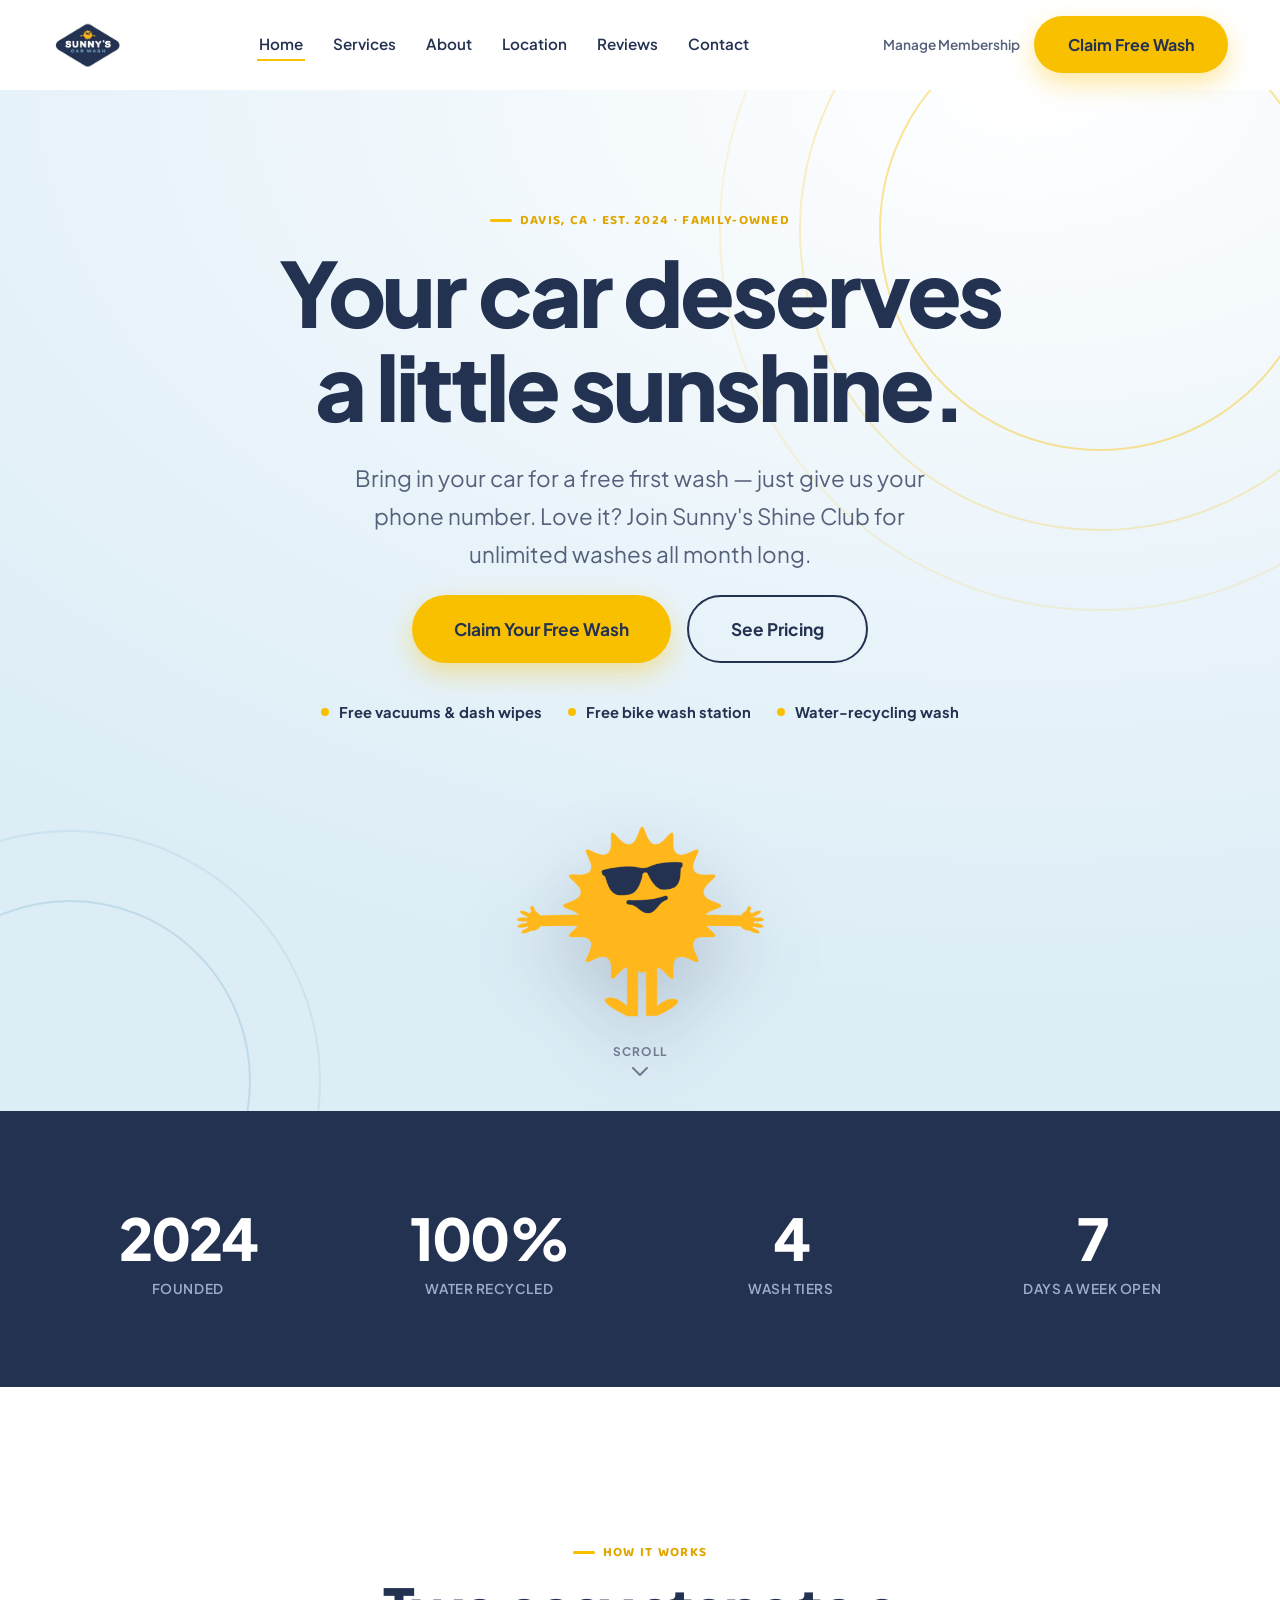
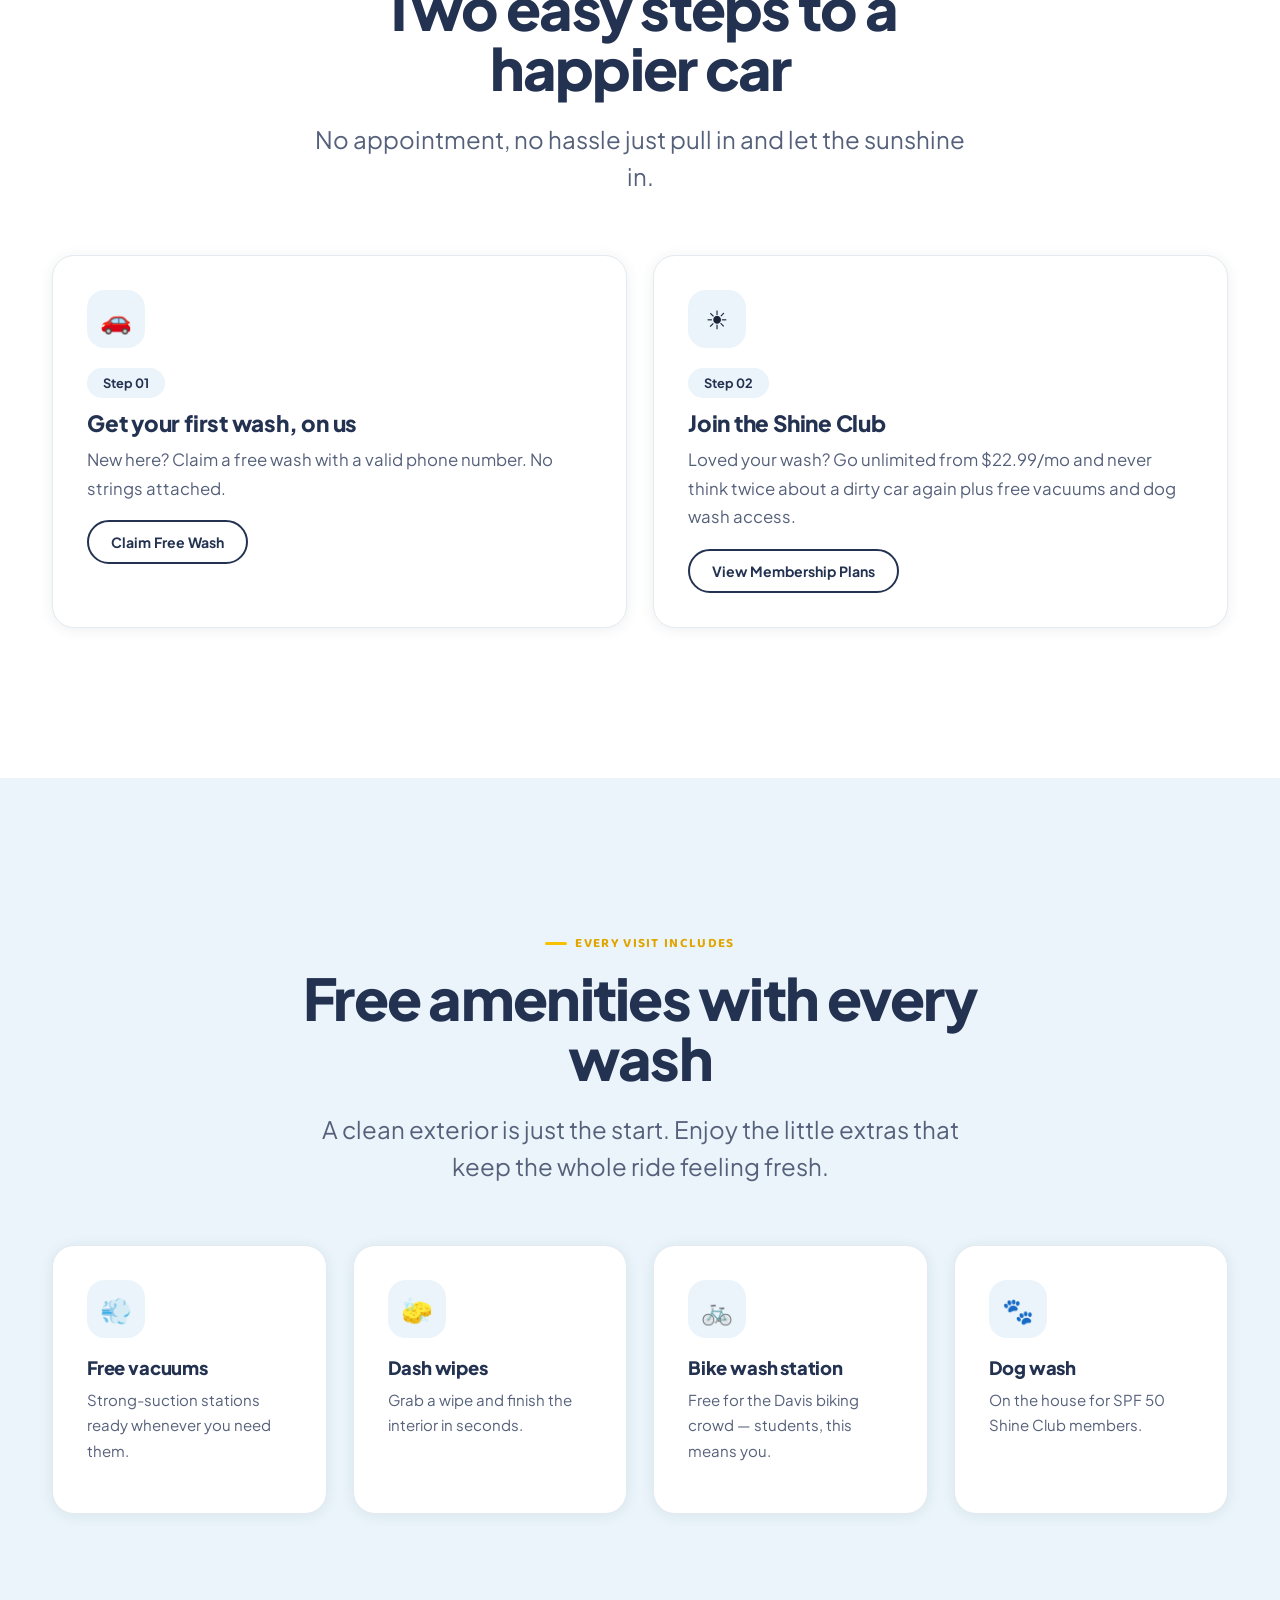
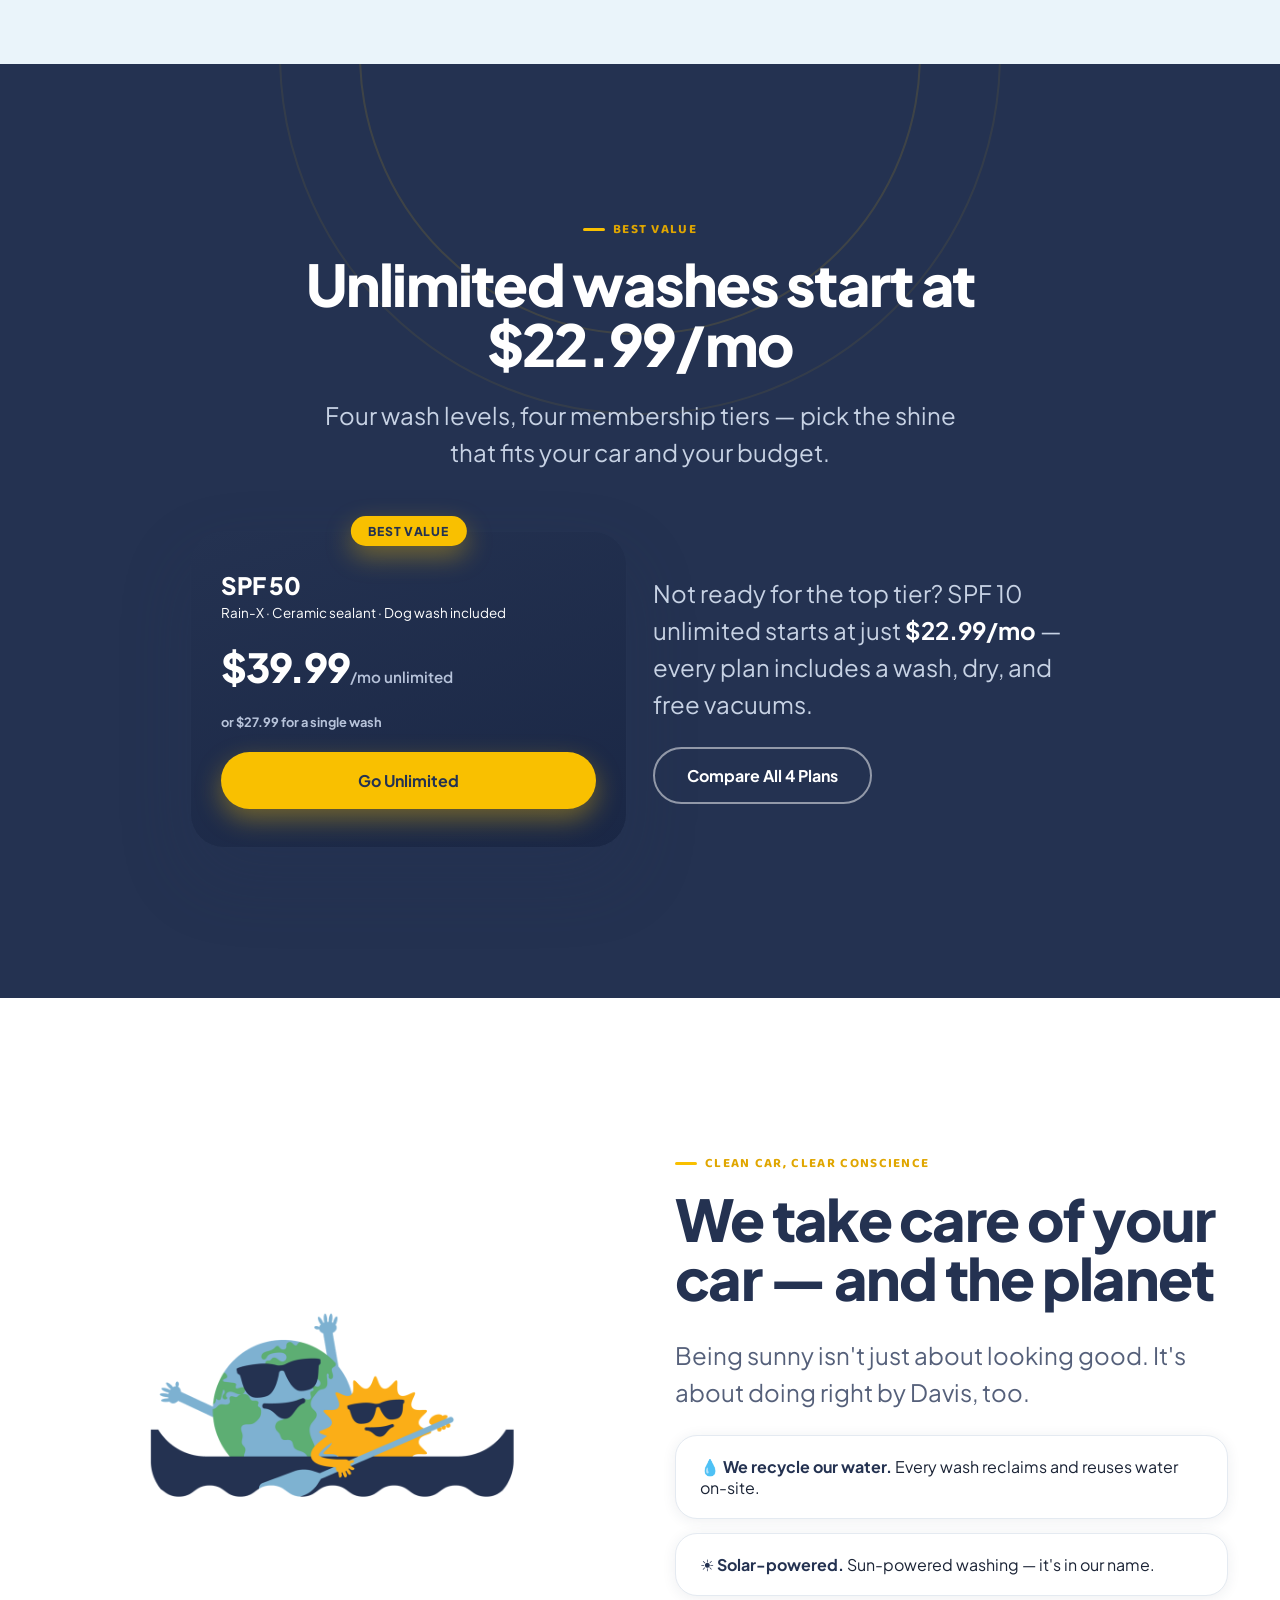
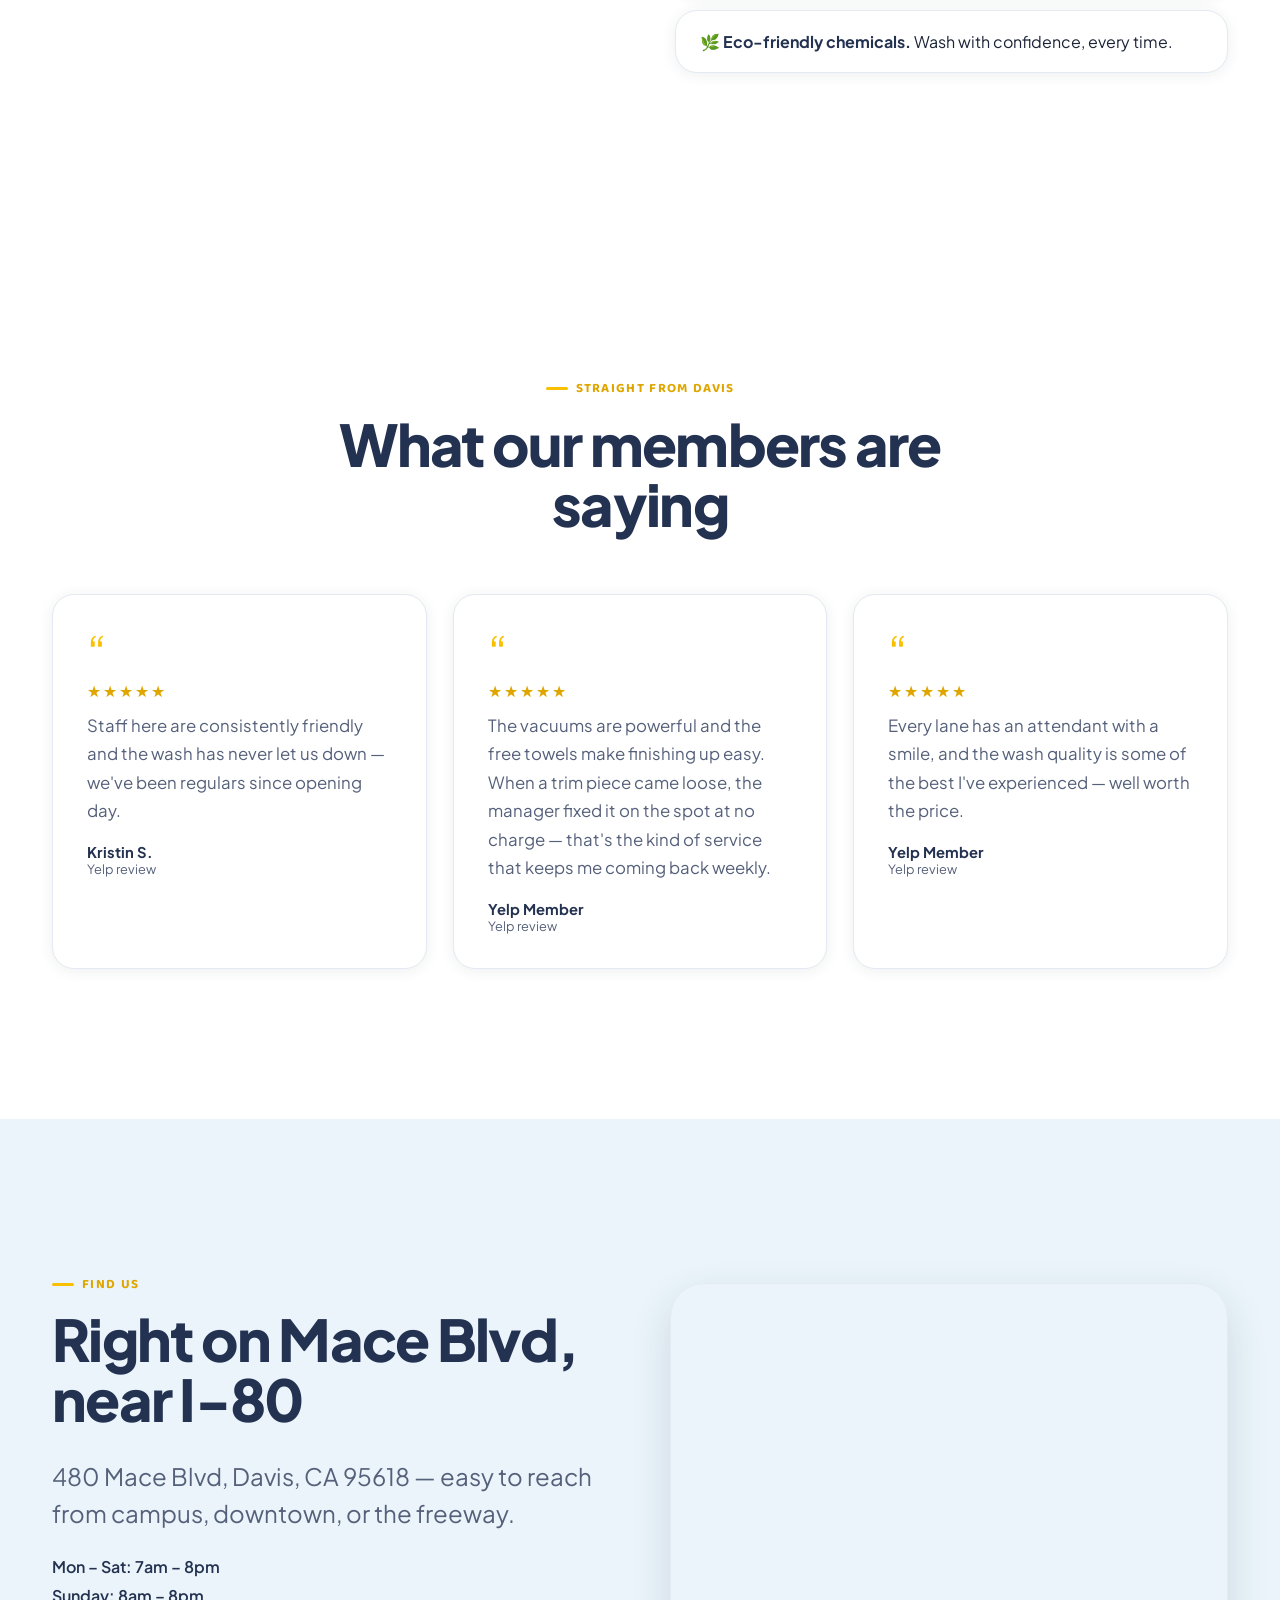
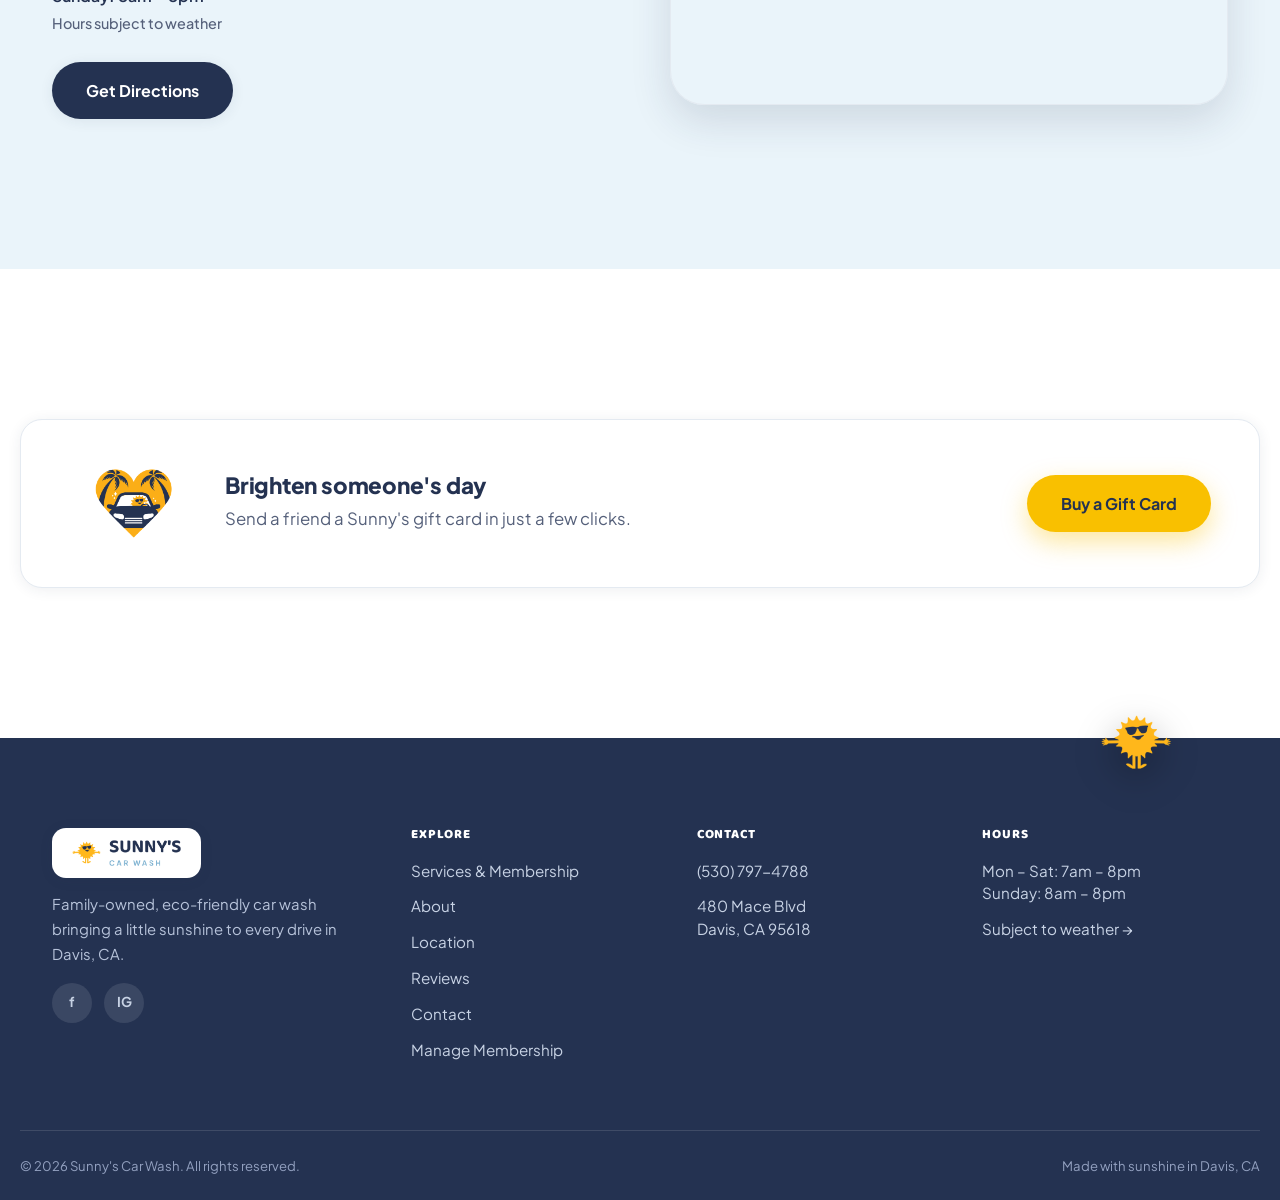
==== commit 833e0778: "Updated index Made changes to home page" ====
--- a/index.html
+++ b/index.html
@@ -110,21 +110,21 @@
     <div class="section-head reveal">
       <div class="eyebrow">How it works</div>
       <h2>Two easy steps to a happier car</h2>
-      <p class="lg-text">No appointment, no hassle — just pull in and let the sunshine in.</p>
+      <p class="lg-text">No appointment, no hassle just pull in and let the sunshine in.</p>
     </div>
     <div class="grid grid-2" data-stagger>
       <div class="card lift reveal">
         <div class="icon-tile">🚗</div>
         <span class="pill" style="margin-bottom:14px;">Step 01</span>
         <h3>Get your first wash, on us</h3>
-        <p>New here? Claim a free wash with a valid phone number and see why Davis keeps coming back. No strings attached.</p>
+        <p>New here? Claim a free wash with a valid phone number. No strings attached.</p>
         <a class="btn btn-outline btn-sm" href="https://ahjvejuh.paperform.co" target="_blank" rel="noopener">Claim Free Wash</a>
       </div>
       <div class="card lift reveal">
         <div class="icon-tile">☀️</div>
         <span class="pill" style="margin-bottom:14px;">Step 02</span>
         <h3>Join the Shine Club</h3>
-        <p>Loved your wash? Go unlimited from $22.99/mo and never think twice about a dirty car again — plus free vacuums and dog wash access.</p>
+        <p>Loved your wash? Go unlimited from $22.99/mo and never think twice about a dirty car again plus free vacuums and dog wash access.</p>
         <a class="btn btn-outline btn-sm" href="services.html">View Membership Plans</a>
       </div>
     </div>
@@ -160,25 +160,6 @@
         <h3 style="font-size:1.15rem;">Dog wash</h3>
         <p style="font-size:.94rem;">On the house for SPF 50 Shine Club members.</p>
       </div>
-    </div>
-  </div>
-</section>
-
-<!-- ============ ECO SECTION ============ -->
-<section class="section-pad">
-  <div class="wrap grid grid-2" style="align-items:center; gap:70px;">
-    <div class="reveal-scale">
-      <img src="assets/illus-canoe.png" alt="" style="max-width:min(420px, 100%); margin:0 auto;">
-    </div>
-    <div class="reveal">
-      <div class="eyebrow">Clean car, clear conscience</div>
-      <h2>We take care of your car — and the planet</h2>
-      <p class="lg-text">Being sunny isn't just about looking good. It's about doing right by Davis, too.</p>
-      <ul class="stack" style="margin-top:24px; gap:14px;" data-stagger>
-        <li class="card reveal" style="padding:20px 24px;"><strong style="color:var(--navy)">💧 We recycle our water.</strong> Every wash reclaims and reuses water on-site.</li>
-        <li class="card reveal" style="padding:20px 24px;"><strong style="color:var(--navy)">☀️ Solar-powered.</strong> Sun-powered washing — it's in our name.</li>
-        <li class="card reveal" style="padding:20px 24px;"><strong style="color:var(--navy)">🌿 Eco-friendly chemicals.</strong> Wash with confidence, every time.</li>
-      </ul>
     </div>
   </div>
 </section>
@@ -214,6 +195,25 @@
         <p class="lg-text" style="color:#C7D2E4;">Not ready for the top tier? SPF 10 unlimited starts at just <strong style="color:#fff;">$22.99/mo</strong> — every plan includes a wash, dry, and free vacuums.</p>
         <a class="btn btn-outline" href="services.html">Compare All 4 Plans</a>
       </div>
+    </div>
+  </div>
+</section>
+
+<!-- ============ ECO SECTION ============ -->
+<section class="section-pad">
+  <div class="wrap grid grid-2" style="align-items:center; gap:70px;">
+    <div class="reveal-scale">
+      <img src="assets/illus-canoe.png" alt="" style="max-width:min(420px, 100%); margin:0 auto;">
+    </div>
+    <div class="reveal">
+      <div class="eyebrow">Clean car, clear conscience</div>
+      <h2>We take care of your car — and the planet</h2>
+      <p class="lg-text">Being sunny isn't just about looking good. It's about doing right by Davis, too.</p>
+      <ul class="stack" style="margin-top:24px; gap:14px;" data-stagger>
+        <li class="card reveal" style="padding:20px 24px;"><strong style="color:var(--navy)">💧 We recycle our water.</strong> Every wash reclaims and reuses water on-site.</li>
+        <li class="card reveal" style="padding:20px 24px;"><strong style="color:var(--navy)">☀️ Solar-powered.</strong> Sun-powered washing — it's in our name.</li>
+        <li class="card reveal" style="padding:20px 24px;"><strong style="color:var(--navy)">🌿 Eco-friendly chemicals.</strong> Wash with confidence, every time.</li>
+      </ul>
     </div>
   </div>
 </section>
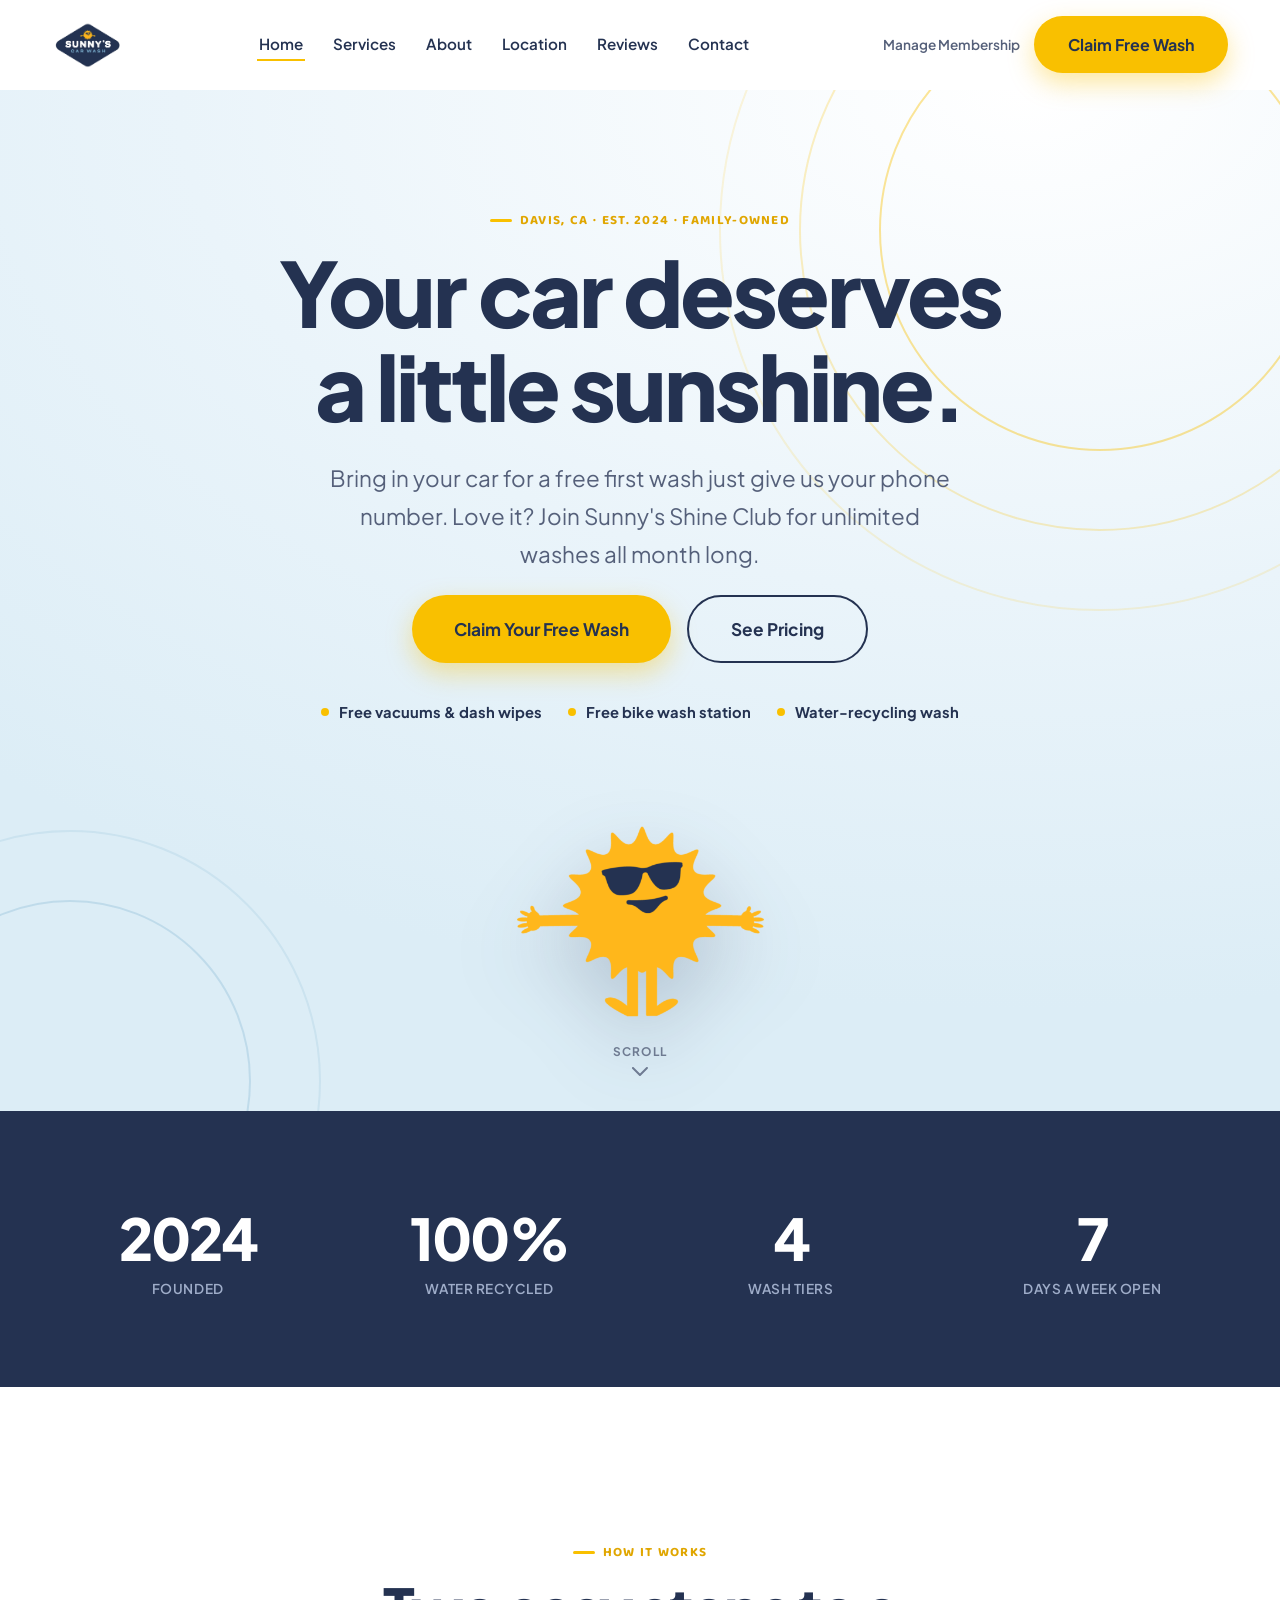
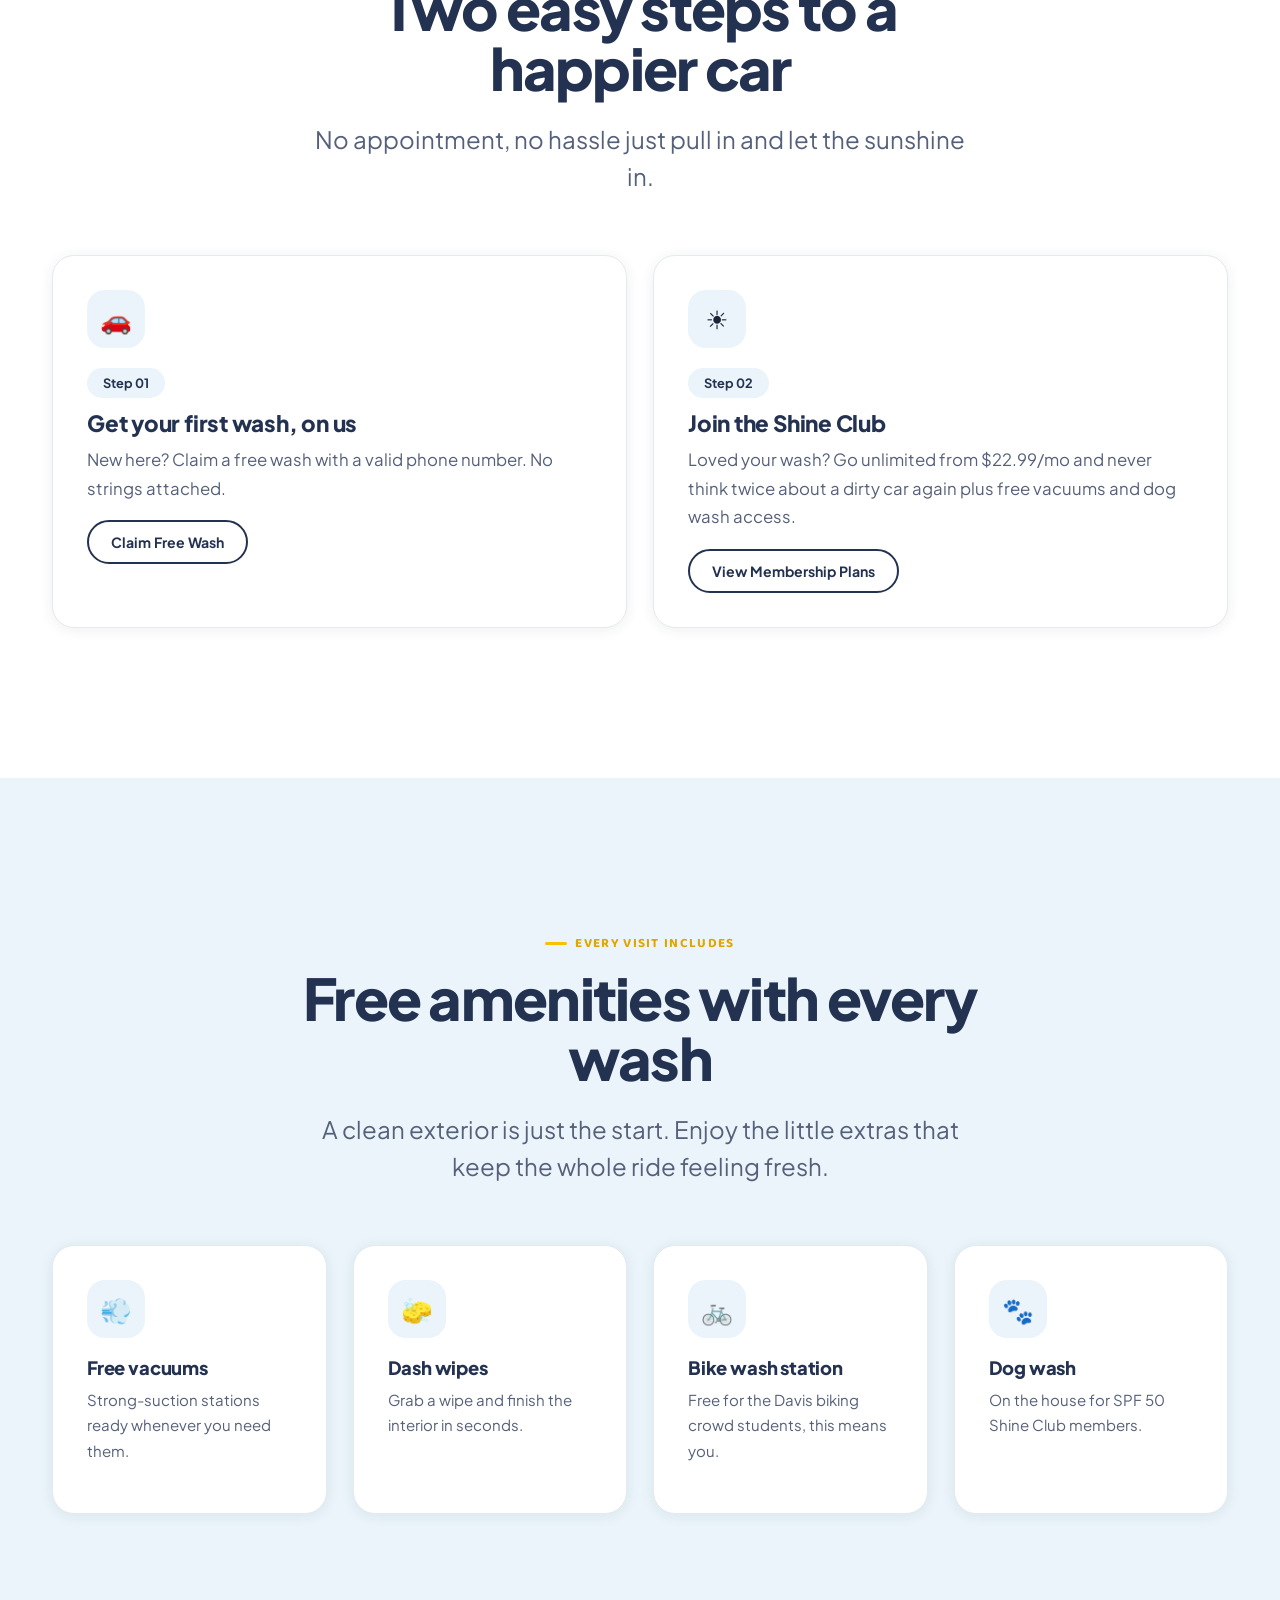
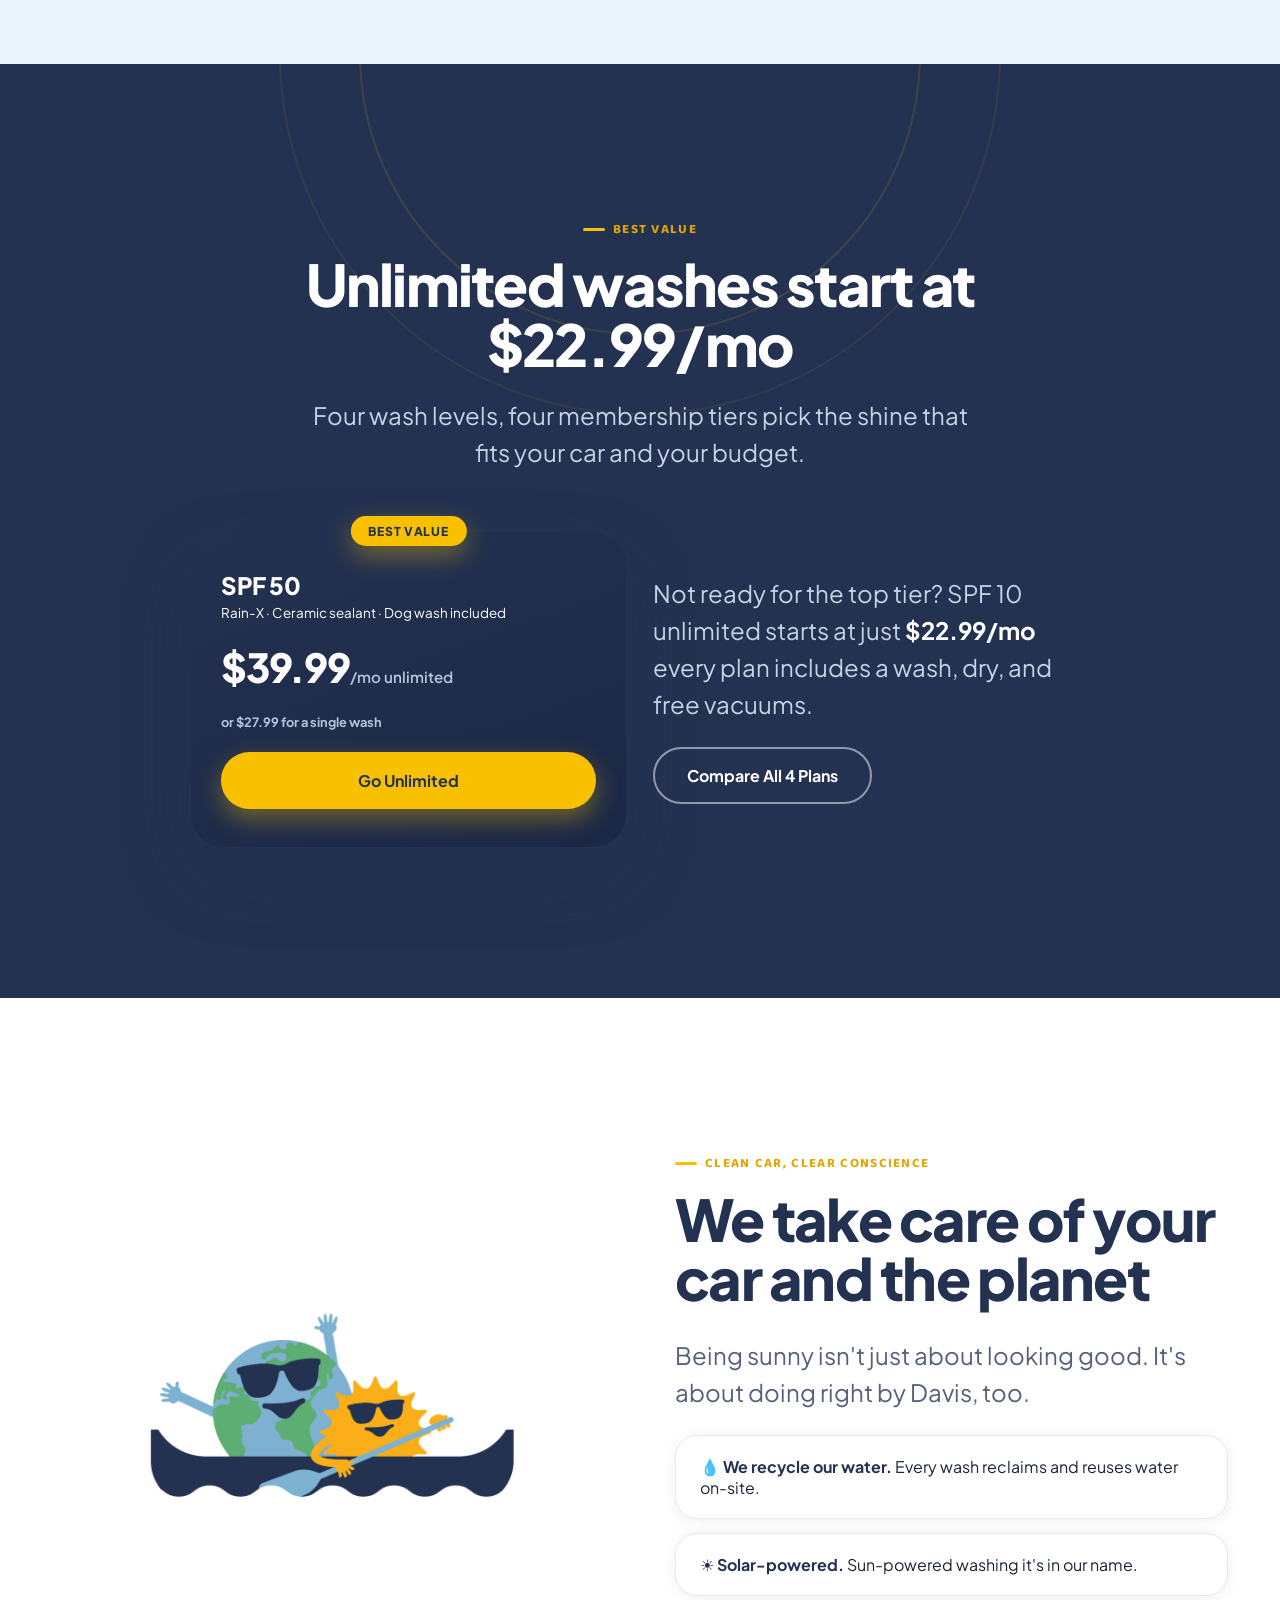
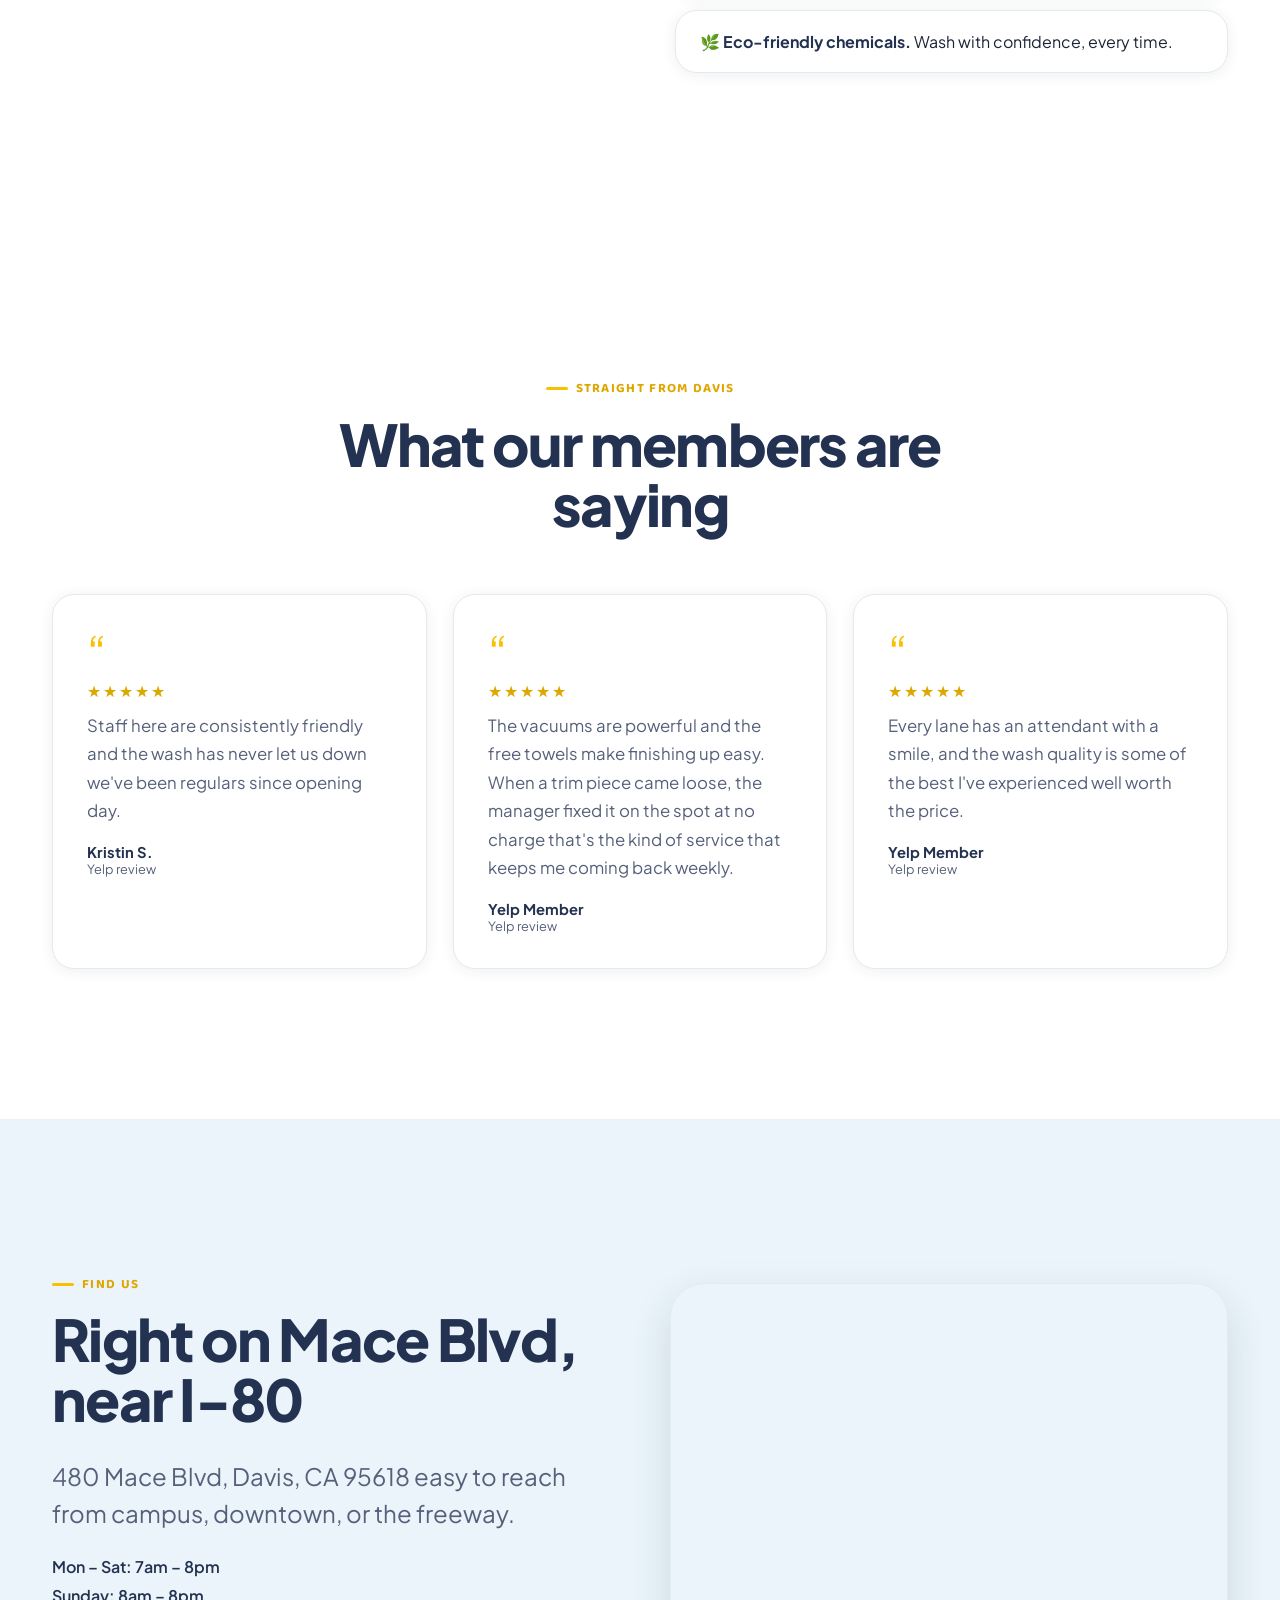
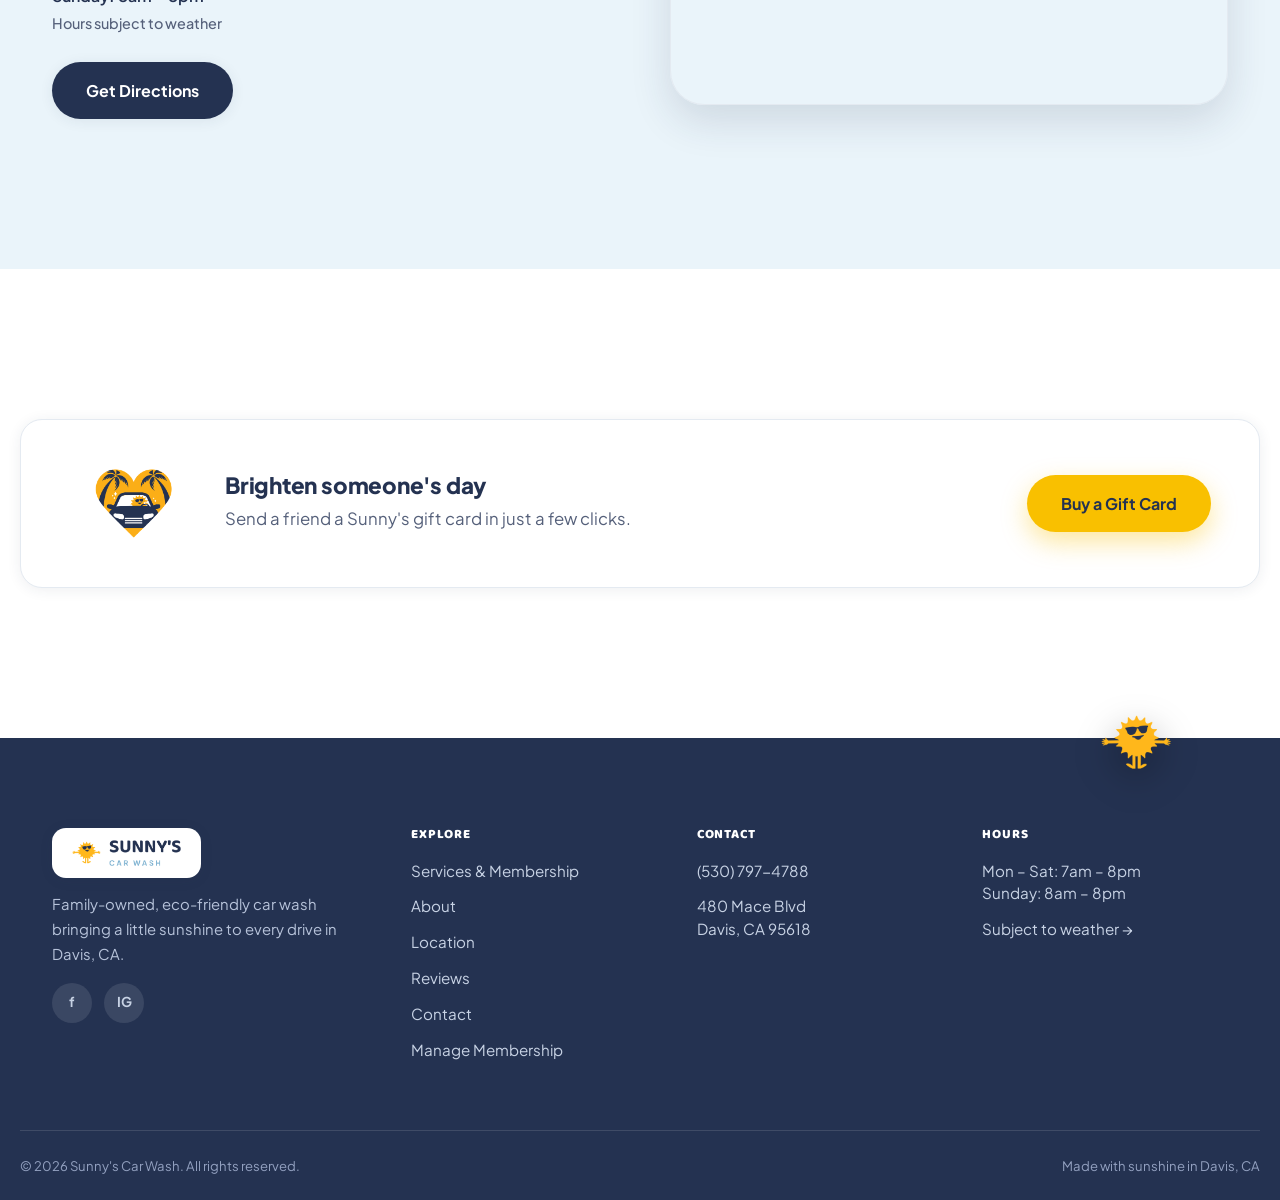
==== commit cc1534df: "Update index.html" ====
--- a/index.html
+++ b/index.html
@@ -60,7 +60,7 @@
   <div class="hero-inner">
     <div class="eyebrow center" style="justify-content:center;">Davis, CA &middot; Est. 2024 &middot; Family-Owned</div>
     <h1>Your car deserves<br>a little sunshine.</h1>
-    <p class="lead">Bring in your car for a free first wash — just give us your phone number. Love it? Join Sunny's Shine Club for unlimited washes all month long.</p>
+    <p class="lead">Bring in your car for a free first wash just give us your phone number. Love it? Join Sunny's Shine Club for unlimited washes all month long.</p>
     <div class="btn-row" style="justify-content:center;">
       <a class="btn btn-gold btn-lg" href="https://ahjvejuh.paperform.co" target="_blank" rel="noopener">Claim Your Free Wash</a>
       <a class="btn btn-outline btn-lg" href="services.html">See Pricing</a>
@@ -153,7 +153,7 @@
       <div class="card lift reveal">
         <div class="icon-tile">🚲</div>
         <h3 style="font-size:1.15rem;">Bike wash station</h3>
-        <p style="font-size:.94rem;">Free for the Davis biking crowd — students, this means you.</p>
+        <p style="font-size:.94rem;">Free for the Davis biking crowd students, this means you.</p>
       </div>
       <div class="card lift reveal">
         <div class="icon-tile">🐾</div>
@@ -178,7 +178,7 @@
     <div class="section-head reveal">
       <div class="eyebrow">Best value</div>
       <h2>Unlimited washes start at $22.99/mo</h2>
-      <p class="lg-text">Four wash levels, four membership tiers — pick the shine that fits your car and your budget.</p>
+      <p class="lg-text">Four wash levels, four membership tiers pick the shine that fits your car and your budget.</p>
     </div>
     <div class="grid grid-2" style="max-width:900px; margin:0 auto; align-items:center;">
       <div class="tier best reveal-scale" style="transform:none;">
@@ -192,7 +192,7 @@
         <a class="btn btn-gold" style="margin-top:22px;" href="https://sunnys-car-wash.patheon.app" target="_blank" rel="noopener">Go Unlimited</a>
       </div>
       <div class="reveal" style="color:#C7D2E4;">
-        <p class="lg-text" style="color:#C7D2E4;">Not ready for the top tier? SPF 10 unlimited starts at just <strong style="color:#fff;">$22.99/mo</strong> — every plan includes a wash, dry, and free vacuums.</p>
+        <p class="lg-text" style="color:#C7D2E4;">Not ready for the top tier? SPF 10 unlimited starts at just <strong style="color:#fff;">$22.99/mo</strong> every plan includes a wash, dry, and free vacuums.</p>
         <a class="btn btn-outline" href="services.html">Compare All 4 Plans</a>
       </div>
     </div>
@@ -207,11 +207,11 @@
     </div>
     <div class="reveal">
       <div class="eyebrow">Clean car, clear conscience</div>
-      <h2>We take care of your car — and the planet</h2>
+      <h2>We take care of your car and the planet</h2>
       <p class="lg-text">Being sunny isn't just about looking good. It's about doing right by Davis, too.</p>
       <ul class="stack" style="margin-top:24px; gap:14px;" data-stagger>
         <li class="card reveal" style="padding:20px 24px;"><strong style="color:var(--navy)">💧 We recycle our water.</strong> Every wash reclaims and reuses water on-site.</li>
-        <li class="card reveal" style="padding:20px 24px;"><strong style="color:var(--navy)">☀️ Solar-powered.</strong> Sun-powered washing — it's in our name.</li>
+        <li class="card reveal" style="padding:20px 24px;"><strong style="color:var(--navy)">☀️ Solar-powered.</strong> Sun-powered washing it's in our name.</li>
         <li class="card reveal" style="padding:20px 24px;"><strong style="color:var(--navy)">🌿 Eco-friendly chemicals.</strong> Wash with confidence, every time.</li>
       </ul>
     </div>
@@ -229,21 +229,21 @@
       <div class="testi-card reveal">
         <span class="testi-mark">&ldquo;</span>
         <div class="testi-stars">★★★★★</div>
-        <p>Staff here are consistently friendly and the wash has never let us down — we've been regulars since opening day.</p>
+        <p>Staff here are consistently friendly and the wash has never let us down we've been regulars since opening day.</p>
         <div class="testi-name">Kristin S.</div>
         <div class="testi-src">Yelp review</div>
       </div>
       <div class="testi-card reveal">
         <span class="testi-mark">&ldquo;</span>
         <div class="testi-stars">★★★★★</div>
-        <p>The vacuums are powerful and the free towels make finishing up easy. When a trim piece came loose, the manager fixed it on the spot at no charge — that's the kind of service that keeps me coming back weekly.</p>
+        <p>The vacuums are powerful and the free towels make finishing up easy. When a trim piece came loose, the manager fixed it on the spot at no charge that's the kind of service that keeps me coming back weekly.</p>
         <div class="testi-name">Yelp Member</div>
         <div class="testi-src">Yelp review</div>
       </div>
       <div class="testi-card reveal">
         <span class="testi-mark">&ldquo;</span>
         <div class="testi-stars">★★★★★</div>
-        <p>Every lane has an attendant with a smile, and the wash quality is some of the best I've experienced — well worth the price.</p>
+        <p>Every lane has an attendant with a smile, and the wash quality is some of the best I've experienced well worth the price.</p>
         <div class="testi-name">Yelp Member</div>
         <div class="testi-src">Yelp review</div>
       </div>
@@ -257,7 +257,7 @@
     <div class="reveal">
       <div class="eyebrow">Find us</div>
       <h2>Right on Mace Blvd, near I-80</h2>
-      <p class="lg-text">480 Mace Blvd, Davis, CA 95618 — easy to reach from campus, downtown, or the freeway.</p>
+      <p class="lg-text">480 Mace Blvd, Davis, CA 95618 easy to reach from campus, downtown, or the freeway.</p>
       <ul class="stack" style="margin:22px 0 30px; color:var(--navy); font-weight:600;">
         <li>Mon – Sat: 7am – 8pm</li>
         <li>Sunday: 8am – 8pm</li>
